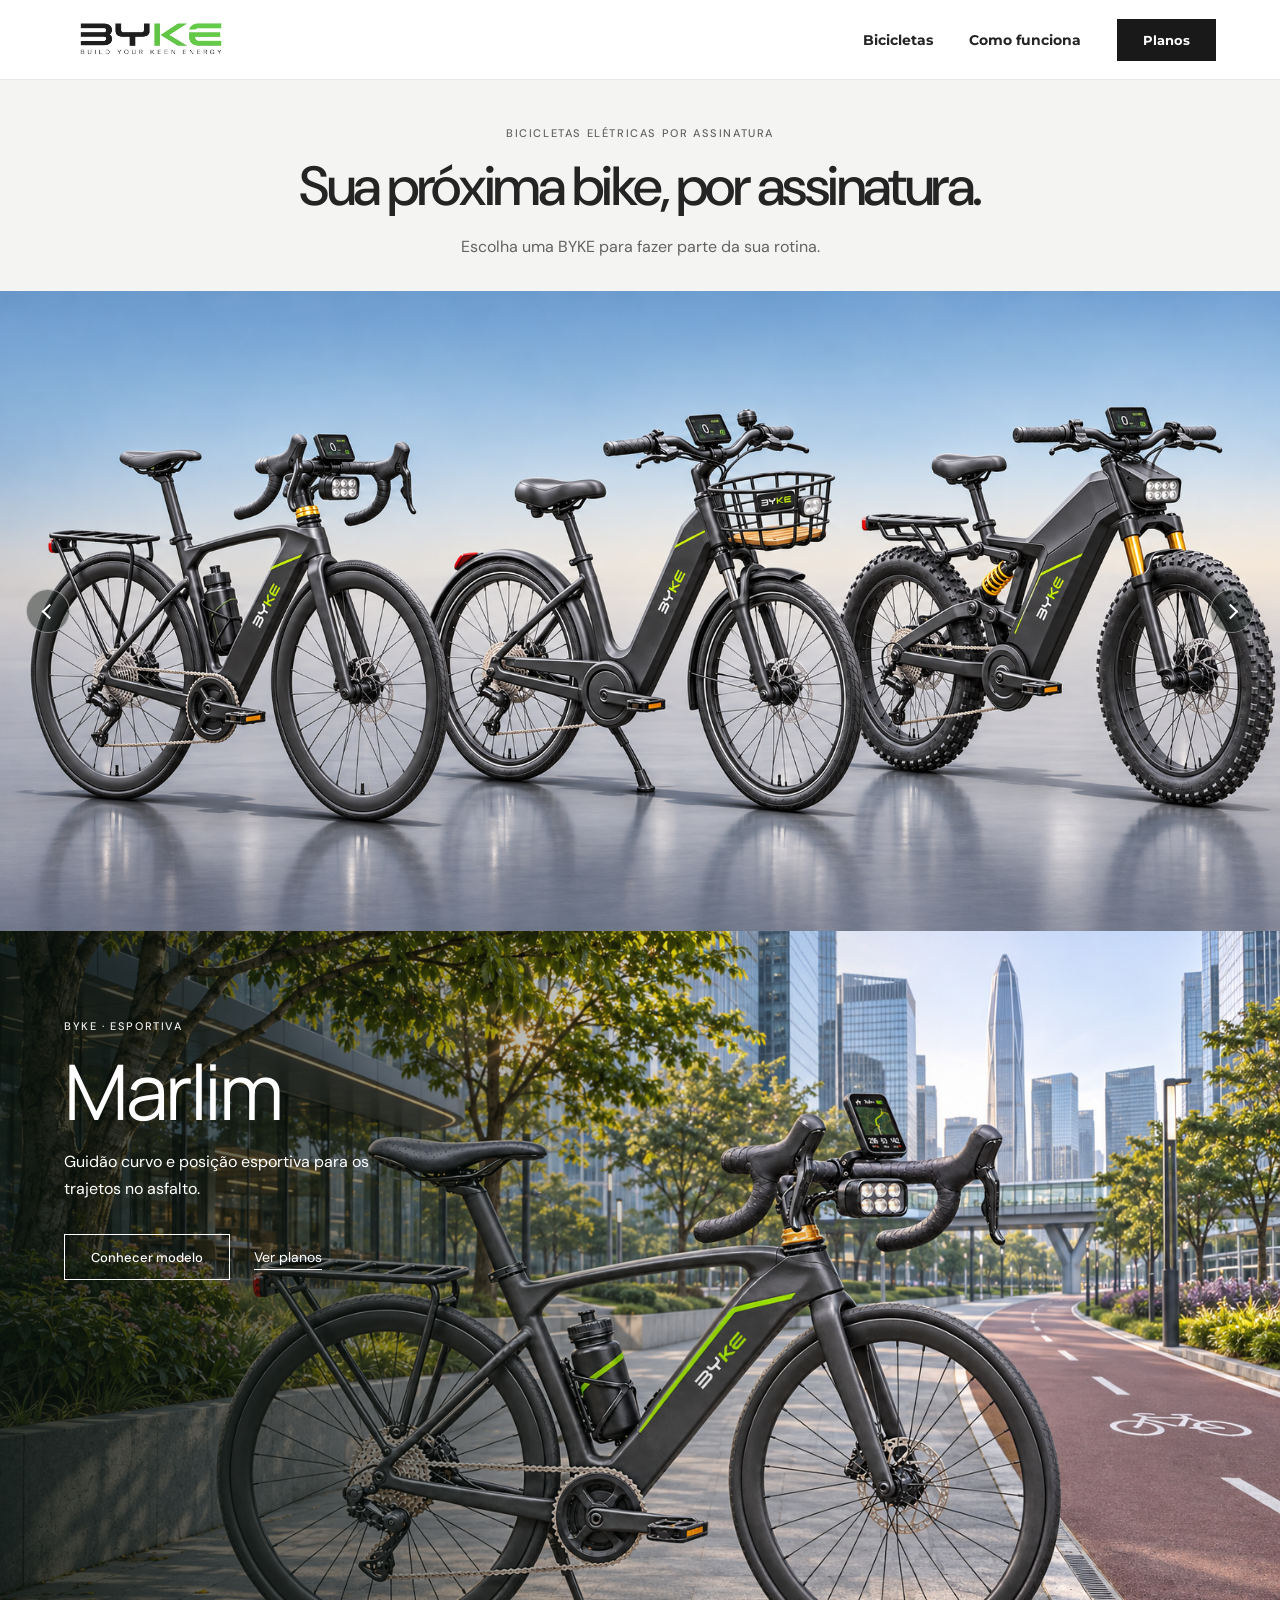
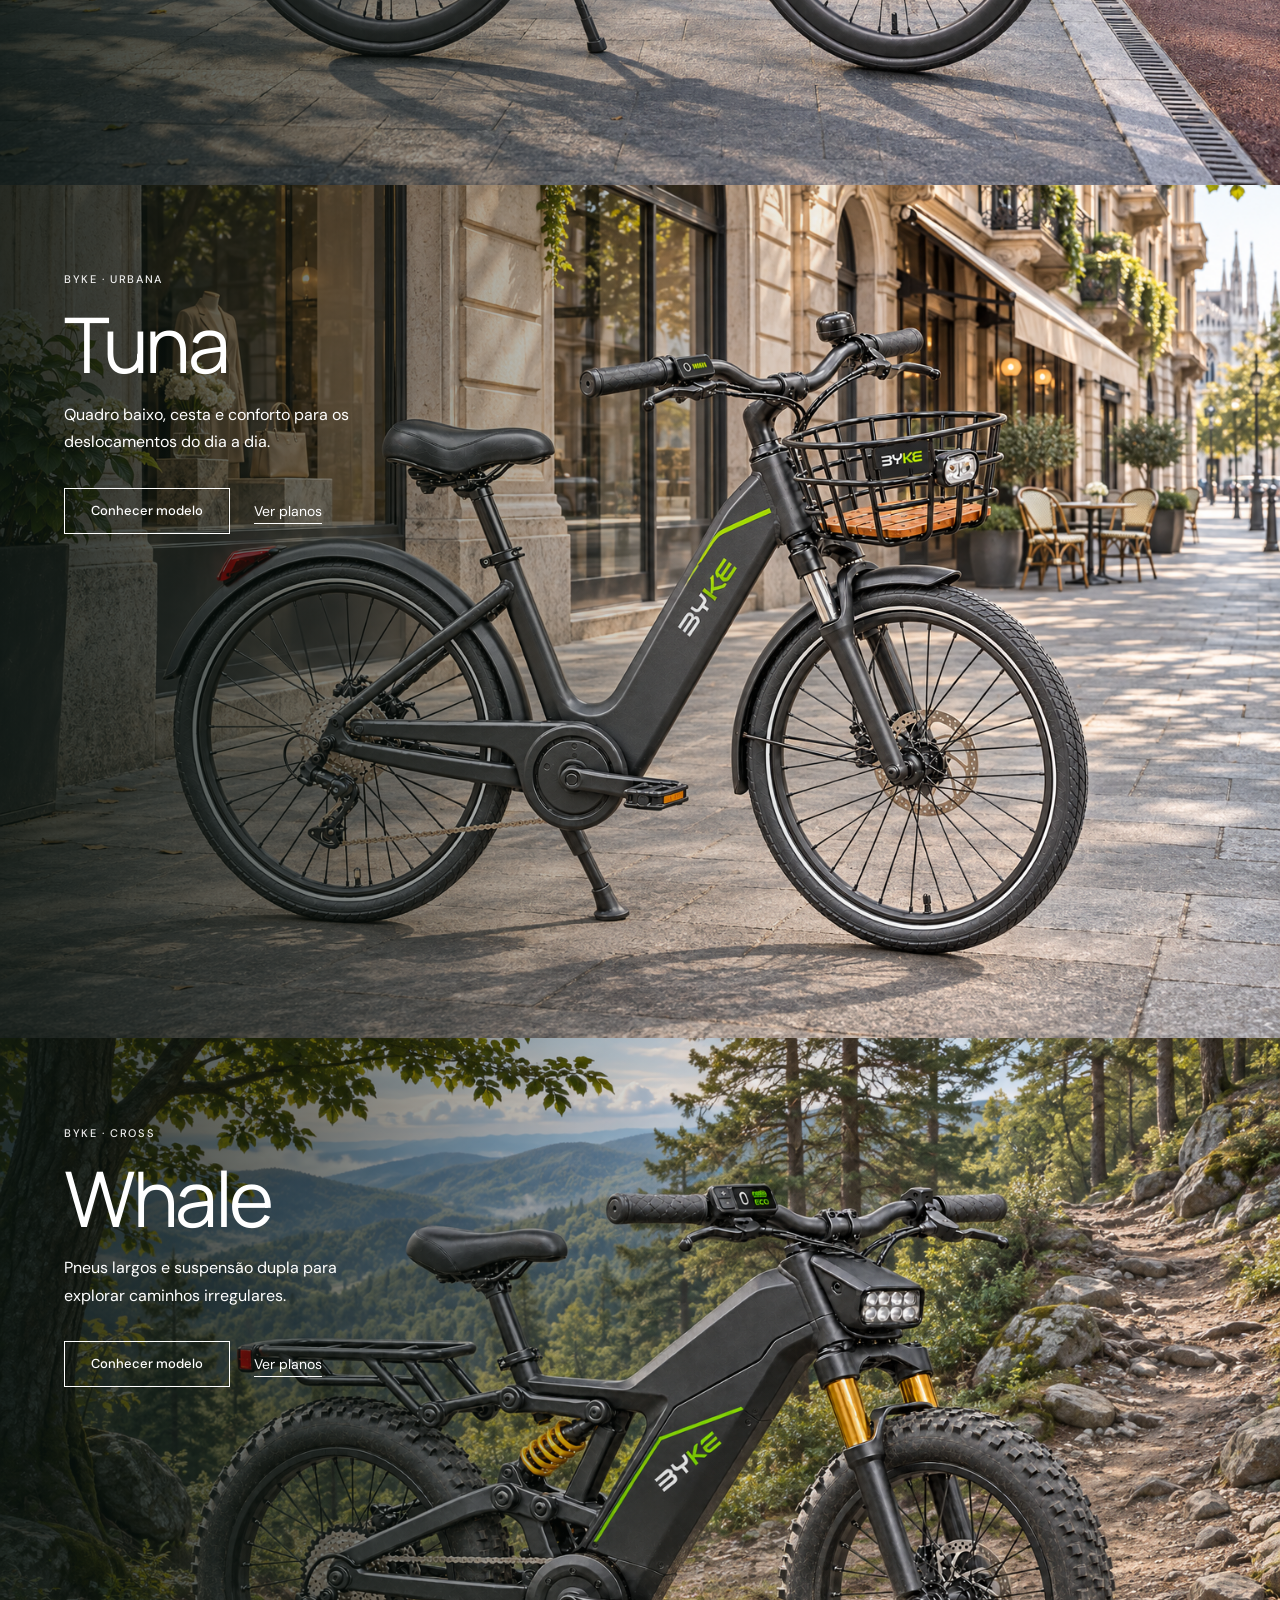
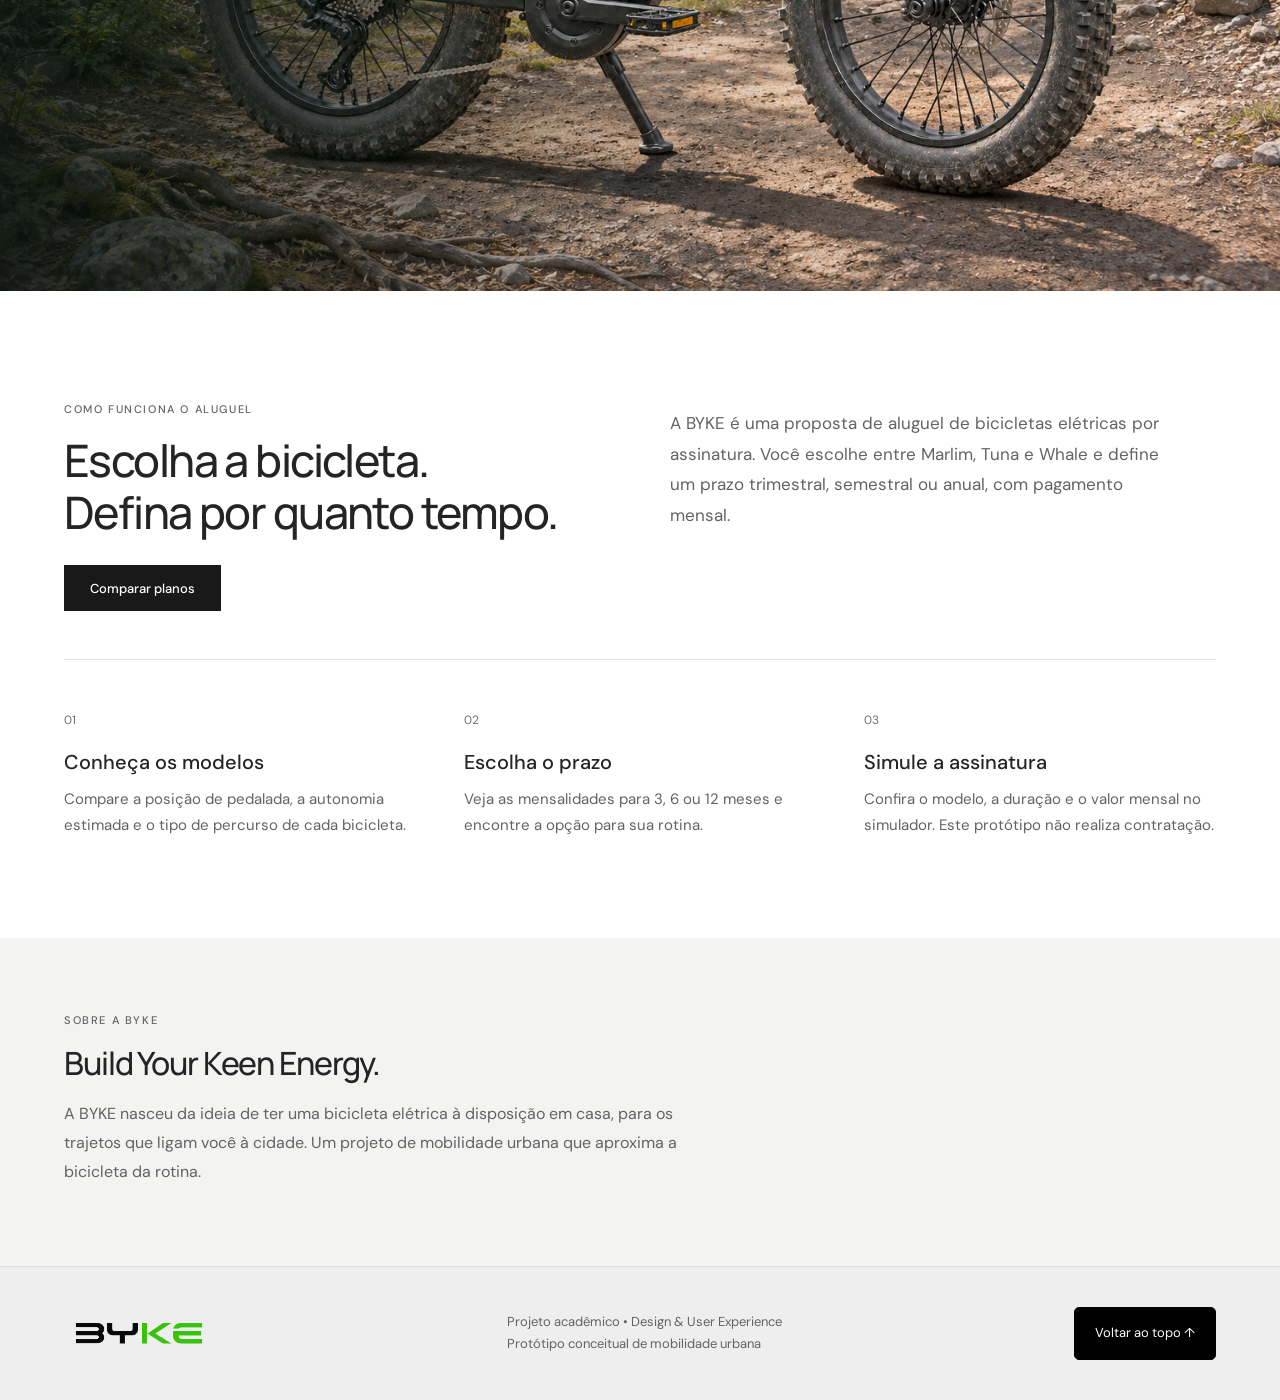
==== index.html @ c77cac91 "Estende o cenário do vídeo da mountain bike" ====
<!doctype html>
<html lang="pt-BR">
  <head>
    <meta charset="utf-8">
    <meta name="viewport" content="width=device-width,initial-scale=1">
    <meta name="theme-color" content="#121A16">
    <title>BYKE — Aluguel de bicicletas elétricas</title>
    <meta name="description" content="Conheça Marlim, Tuna e Whale. Aluguel de bicicletas elétricas por assinatura trimestral, semestral ou anual, com pagamento mensal.">
    <link rel="icon" type="image/png" href="assets/BYKE-logo-sem-fundo.png">
    <link rel="stylesheet" href="style.css">
    <link rel="stylesheet" href="home.css">
  </head>
  <body class="home-page">
    <a class="skip-link" href="#conteudo">Ir para o conteúdo</a>
    <header class="header">
      <a
        href="#inicio"
        class="logo"
        aria-label="BYKE - início"
      >
        <img src="assets/BYKE-logo.png" width="691" height="197"
          alt="BYKE — Build Your Keen Energy">
      </a>
      <button
        class="menu-toggle"
        aria-label="Abrir menu"
        aria-expanded="false"
        aria-controls="main-nav"
      >
        ☰
      </button>
      <nav id="main-nav" class="nav" aria-label="Navegação principal">
        <div class="nav-products">
          <a
            href="bicicletas.html"
            class="products-toggle"
            aria-expanded="false"
            aria-controls="products-panel"
          >
            Bicicletas
          </a>
        </div>
        <a href="index.html#como-funciona">Como funciona</a>
        <a class="btn btn-dark" href="planos.html">
          Planos
        </a>
      </nav>
    </header>
    <main id="conteudo">
      <section class="home-hero" id="inicio" aria-labelledby="hero-title">
        <div class="home-hero-copy">
          <p class="eyebrow">BICICLETAS ELÉTRICAS POR ASSINATURA</p>
          <h1 id="hero-title">Sua próxima bike, por assinatura.</h1>
          <p>Escolha uma BYKE para fazer parte da sua rotina.</p>
        </div>
        <div class="home-hero-media" id="hero-media" role="group" aria-label="Foto e vídeos das bicicletas BYKE">
          <img class="home-hero-image" src="assets/bicicletas/bykes-estudio.png"
            width="1774" height="887" fetchpriority="high"
            alt="Marlim, Tuna e Whale: os três modelos de bicicletas elétricas BYKE">
          <video class="home-hero-video" src="assets/bicicletas/byke-hero.mp4"
            width="1600" height="900" preload="metadata" muted playsinline
            aria-label="Vídeo da bicicleta speed BYKE" hidden></video>
          <video class="home-hero-video" src="assets/bicicletas/byke-mountain-bike.mp4"
            width="1728" height="864" preload="metadata" muted playsinline
            aria-label="Vídeo da mountain bike BYKE" hidden></video>
          <button class="home-hero-arrow home-hero-arrow--prev" type="button"
            aria-label="Mídia anterior" aria-controls="hero-media" hidden></button>
          <button class="home-hero-arrow home-hero-arrow--next" type="button"
            aria-label="Próxima mídia" aria-controls="hero-media" hidden></button>
        </div>
      </section>
      <section class="product-stage" id="marlim" aria-labelledby="marlim-title">
        <div class="product-stage-copy">
          <p class="eyebrow">BYKE · ESPORTIVA</p>
          <h2 id="marlim-title">Marlim</h2>
          <p>Guidão curvo e posição esportiva para os trajetos no asfalto.</p>
          <div class="actions">
            <a class="btn btn-outline" href="bicicletas.html#modelo-01">Conhecer modelo</a>
            <a class="text-btn" href="planos.html?modelo=marlim#opcoes">Ver planos</a>
          </div>
        </div>
        <img src="assets/cenarios/marlim-ciclovia.png" width="1536" height="1024" loading="lazy" alt="Bicicleta BYKE Marlim estacionada ao lado de uma ciclovia em uma cidade tecnológica inspirada em Shenzhen">
      </section>
      <section class="product-stage" id="tuna" aria-labelledby="tuna-title">
        <div class="product-stage-copy">
          <p class="eyebrow">BYKE · URBANA</p>
          <h2 id="tuna-title">Tuna</h2>
          <p>Quadro baixo, cesta e conforto para os deslocamentos do dia a dia.</p>
          <div class="actions">
            <a class="btn btn-outline" href="bicicletas.html#modelo-02">Conhecer modelo</a>
            <a class="text-btn" href="planos.html?modelo=tuna#opcoes">Ver planos</a>
          </div>
        </div>
        <img src="assets/cenarios/tuna-comercio.png" width="1536" height="1024" loading="lazy" alt="Bicicleta BYKE Tuna estacionada junto a lojas de uma área comercial inspirada em Milão">
      </section>
      <section class="product-stage motion-showcase" id="whale" aria-labelledby="whale-title">
        <div class="product-stage-copy">
          <p class="eyebrow">BYKE · CROSS</p>
          <h2 id="whale-title">Whale</h2>
          <p>Pneus largos e suspensão dupla para explorar caminhos irregulares.</p>
          <div class="actions">
            <a class="btn btn-outline" href="bicicletas.html#modelo-03">Conhecer modelo</a>
            <a class="text-btn" href="planos.html?modelo=whale#opcoes">Ver planos</a>
          </div>
        </div>
        <img src="assets/cenarios/wale-trilha.png" width="1536" height="1024" loading="lazy" alt="Bicicleta BYKE Whale estacionada em uma trilha de terra com pedras e terreno irregular">
        <video class="motion-video" playsinline muted preload="none" aria-hidden="true"></video>
        <button class="motion-toggle" type="button" hidden>Reproduzir vídeos</button>
      </section>
      <section class="rental-section" id="como-funciona" aria-labelledby="rental-title">
        <div class="rental-intro">
          <div>
            <p class="eyebrow">COMO FUNCIONA O ALUGUEL</p>
            <h2 id="rental-title">Escolha a bicicleta.<br>Defina por quanto tempo.</h2>
            <a class="btn btn-dark" href="planos.html#opcoes">Comparar planos</a>
          </div>
          <p>A BYKE é uma proposta de aluguel de bicicletas elétricas por assinatura.
            Você escolhe entre Marlim, Tuna e Whale e define um prazo trimestral,
            semestral ou anual, com pagamento mensal.</p>
        </div>
        <ol class="rental-steps">
          <li><h3>Conheça os modelos</h3><p>Compare a posição de pedalada, a autonomia estimada e o tipo de percurso de cada bicicleta.</p></li>
          <li><h3>Escolha o prazo</h3><p>Veja as mensalidades para 3, 6 ou 12 meses e encontre a opção para sua rotina.</p></li>
          <li><h3>Simule a assinatura</h3><p>Confira o modelo, a duração e o valor mensal no simulador. Este protótipo não realiza contratação.</p></li>
        </ol>
      </section>
      <section class="brand-section" id="por-que-byke">
        <div>
          <p class="eyebrow">SOBRE A BYKE</p>
          <h2>Build Your Keen Energy.</h2>
          <p>A BYKE nasceu da ideia de ter uma bicicleta elétrica à disposição em casa,
            para os trajetos que ligam você à cidade. Um projeto de mobilidade urbana
            que aproxima a bicicleta da rotina.</p>
        </div>
      </section>
    </main>
    <footer>
      <div class="footer-logo">
        <img src="assets/BYKE-logo-sem-fundo.png" width="2172" height="724"
          alt="BYKE — Build Your Keen Energy">
      </div>
      <div>
        Projeto acadêmico • Design
        &
        User Experience
        <br>
        <span>Protótipo conceitual de mobilidade urbana</span>
      </div>
      <a class="back-top" href="#inicio">Voltar ao topo ↑</a>
    </footer>
    <script src="navegacao.js"></script>
    <script src="catalogo.js"></script>
    <script src="menu-bicicletas.js"></script>
    <script src="script.js"></script>
  </body>
</html>
---- style.css ----
@import url('https://fonts.googleapis.com/css2?family=DM+Sans:wght@400;500;600;700&family=Manrope:wght@400;500;600;700;800&family=Montserrat:wght@700&display=swap');
:root{--dark:#121a16;--ink:#202724;--green:#58b947;--forest:#276b38;--bg:#f7f8f6;--pale:#f0f2f0;--line:#d5dbd7;--muted:#58625d;--mint:#eaf4e8;--white:#fdfdfc}*{box-sizing:border-box}html{scroll-behavior:smooth;scroll-padding-top:88px}body{margin:0;background:var(--bg);color:var(--ink);font-family:'DM Sans',Arial,sans-serif;-webkit-font-smoothing:antialiased}button,select{font:inherit}button{cursor:pointer}button:focus-visible,a:focus-visible,select:focus-visible{outline:3px solid var(--green);outline-offset:4px}a{color:inherit;text-decoration:none}.header{height:86px;position:sticky;top:0;z-index:20;display:flex;align-items:center;justify-content:space-between;padding:0 max(5vw,30px);background:rgba(253,253,252,.95);border-bottom:1px solid #e7eae7;backdrop-filter:blur(15px)}.nav{display:flex;align-items:center;gap:42px}.nav>a{font-size:14px;font-weight:600}.nav>a:hover,.text-btn:hover{color:var(--forest)}.btn{border:0;min-height:52px;padding:0 26px;border-radius:5px;font-size:13px;font-weight:700;display:inline-flex;align-items:center;justify-content:space-between;gap:30px;transition:transform .2s,background .2s}.btn:hover{transform:translateY(-3px)}.btn-dark{background:var(--dark);color:white}.btn-green{background:var(--green);color:#101910}.btn-green:hover{background:#6dce59}.btn-outline{border:1px solid var(--dark);color:var(--dark);background:transparent}.text-btn{border:0;background:transparent;padding:16px 0;text-decoration:underline;text-underline-offset:7px;font-weight:700;color:var(--dark);font-size:14px}.menu-toggle{display:none}.hero{display:grid;grid-template-columns:49% 51%;min-height:680px}.hero-copy{position:relative;padding:100px 4vw 96px max(5vw,30px);background:var(--pale)}.eyebrow{font-size:11px;letter-spacing:2.1px;font-weight:800;color:var(--forest)}.dot{display:inline-block;width:7px;height:7px;border-radius:50%;background:var(--green);margin-right:9px}.hero h1,h2{font-family:'Manrope',sans-serif;letter-spacing:-.064em;font-weight:700}.hero h1{font-size:clamp(48px,5.4vw,88px);line-height:1.09;margin:49px 0 27px}.hero em,h2 em{font-style:normal;color:var(--forest)}.hero p{max-width:445px;color:var(--muted);font-size:17px;line-height:1.8}.actions{display:flex;align-items:center;gap:30px;margin-top:42px}.hero-bottom{display:flex;justify-content:space-between;gap:15px;position:absolute;bottom:28px;left:max(5vw,30px);right:35px;font-size:10px;color:var(--muted);letter-spacing:1.4px;font-weight:700}.hero-visual{position:relative;overflow:hidden;display:flex;align-items:center;justify-content:center;background:linear-gradient(140deg,#dfe8df,#cbd7cf 70%,#bacbc0)}.hero-visual img{width:106%;position:relative;z-index:2;filter:drop-shadow(0 30px 20px #26342b30);animation:float 6s ease-in-out infinite}.visual-glow{position:absolute;width:68%;aspect-ratio:1;border-radius:50%;background:radial-gradient(circle,#f1f5ee 0,transparent 71%)}.hero-visual-caption{position:absolute;bottom:36px;left:44px;font-size:13px;letter-spacing:2px;font-weight:800}.hero-visual-caption small{display:block;letter-spacing:0;font-size:12px;font-weight:400;margin:9px 0 0 29px}.green-line{display:inline-block;height:3px;width:17px;background:var(--forest);vertical-align:middle;margin-right:10px}.ticker{background:#1b2b21;color:white;display:flex;align-items:center;justify-content:space-around;gap:25px;padding:21px 12px;font-size:11px;letter-spacing:3px;font-weight:800;overflow:hidden}.ticker i{color:var(--green);font-size:18px;font-style:normal}.section{padding:110px max(5vw,30px)}.section-top{display:flex;justify-content:space-between;align-items:center}.section-note{font-size:10px;letter-spacing:1.8px;font-weight:700;color:#849089}.section h2,.technology h2{font-size:clamp(40px,4.7vw,72px);line-height:1.19;margin:38px 0 20px}.about-grid{display:grid;grid-template-columns:1.4fr .6fr;gap:55px;align-items:center}.about-grid p,.section-intro{font-size:17px;color:var(--muted);line-height:1.8}.about-grid p{max-width:390px}.features{display:grid;grid-template-columns:repeat(3,1fr);margin-top:75px;border-top:1px solid var(--line)}.features article{padding:35px 45px 30px 0}.features article+article{border-left:1px solid var(--line);padding-left:45px}.features span{font-weight:800;color:var(--forest);font-size:12px}.features h3{font-family:Manrope;font-size:22px;margin:28px 0 10px}.features p{font-size:15px;color:var(--muted);line-height:1.7}.models{background:#ebefeb}.section-intro{max-width:740px;margin-bottom:50px}.model-grid,.plan-grid{display:grid;grid-template-columns:repeat(3,minmax(0,1fr));gap:18px}.model-card{background:var(--white);transition:transform .25s,box-shadow .25s}.model-card:hover{transform:translateY(-5px);box-shadow:0 18px 35px #26342a11}.model-visual{height:300px;background:linear-gradient(140deg,#d8e2da,#edf1e9);position:relative;display:grid;place-items:center;overflow:hidden}.model-visual img{width:105%;transition:transform .35s}.model-card:hover img{transform:scale(1.08)}.model-visual .bike-1{filter:hue-rotate(30deg) saturate(.65)}.model-visual .bike-2{filter:grayscale(.4)}.model-tag{position:absolute;z-index:1;top:25px;left:23px;background:#f5f8f0;padding:9px 12px;font-size:10px;letter-spacing:1px;font-weight:800}.model-index{position:absolute;bottom:18px;right:20px;font-size:11px;letter-spacing:1px;color:var(--muted)}.model-info{padding:26px;display:flex;align-items:center;justify-content:space-between;gap:12px}.model-info h3{font:700 23px Manrope;margin:0 0 8px}.model-info p{font-size:13px;color:var(--muted);line-height:1.5;margin:0}.circle-arrow{flex-shrink:0;width:45px;height:45px;border:1px solid var(--line);border-radius:50%;background:transparent;font-size:22px}.circle-arrow:hover{background:var(--green)}.model-price{padding:18px 26px;border-top:1px solid var(--line);font-size:12px;color:var(--muted)}.model-price strong{float:right;color:var(--forest);font-size:16px}.disclaimer{font-size:12px;color:#78847d;margin:27px 0 0}.technology{background:#132018;color:white;padding:115px max(5vw,30px) 105px}.technology .eyebrow{color:#78d46c}.technology .section-note{color:#9aaea0}.technology h2 em{color:#72cf66}.tech-content{display:grid;grid-template-columns:1.1fr .9fr;gap:35px;align-items:center}.tech-content p{max-width:600px;font-size:17px;color:#b4c2b8;line-height:1.8}.tech-wheel{border:28px solid #293a30;width:330px;height:330px;border-radius:50%;display:grid;place-items:center;justify-self:center;box-shadow:0 0 0 2px #4b7154,inset 0 0 0 3px #4b7154,0 0 80px #58b94719}.wheel-inner{height:190px;width:190px;border-radius:50%;display:flex;flex-direction:column;align-items:center;justify-content:center;background:radial-gradient(circle,#354d3c,#1a2a1e);box-shadow:0 0 0 1px #4f7655}.wheel-inner span{font:800 47px Manrope;letter-spacing:-4px}.wheel-inner small{letter-spacing:2px;font-size:9px;color:#89d579}.tech-features{display:grid;grid-template-columns:repeat(3,1fr);border-top:1px solid #3a493f;margin-top:70px}.tech-features article{padding:35px 22px 0 0}.tech-features b{color:var(--green);font-size:12px}.tech-features h3{font:700 20px Manrope;margin:23px 0 10px}.tech-features p{color:#aebeb2;line-height:1.7}.plans{background:var(--bg)}.plan-card{padding:38px 30px;border:1px solid var(--line);background:var(--white);display:flex;flex-direction:column;min-height:485px}.plan-card.featured{border:2px solid var(--green);box-shadow:0 20px 40px #1e4c2712}.plan-label{font-size:11px;letter-spacing:2px;font-weight:800;color:var(--forest)}.plan-card h3{font:700 28px Manrope;margin:26px 0 27px}.plan-price strong{font:800 38px Manrope;letter-spacing:-2px}.plan-price span{font-size:13px;color:var(--muted)}.plan-divider{height:1px;background:var(--line);margin:29px 0 21px}.plan-card p{font-weight:700;font-size:13px}.plan-card ul{list-style:none;padding:0;margin:4px 0 32px;flex:1}.plan-card li{font-size:13px;padding:10px 0;color:var(--muted)}.plan-card li:before{content:'✓';color:var(--forest);font-weight:800;margin-right:12px}.full{width:100%;justify-content:center}.final-cta{background:#dae8db;padding:100px 20px;text-align:center}.final-cta>span{font-size:11px;letter-spacing:2px;font-weight:800;color:var(--forest)}.final-cta h2{font-size:clamp(66px,9vw,130px);margin:15px 0 10px}.final-cta p{font-size:17px;color:var(--muted);margin:0 auto 30px;max-width:550px}footer{display:flex;justify-content:space-between;align-items:center;gap:30px;background:var(--dark);color:white;padding:53px max(5vw,30px);font-size:13px;line-height:1.7}footer span{color:#9caea1}.back-top{background: #000;;border:1px solid #000;border-radius:5px;padding:14px 20px;color:white}.modal{position:fixed;inset:0;z-index:40;opacity:0;pointer-events:none;transition:opacity .25s}.modal.show{opacity:1;pointer-events:auto}.modal-overlay{position:absolute;inset:0;background:#0c1710b5;backdrop-filter:blur(6px)}.modal-panel{position:absolute;right:0;top:0;bottom:0;width:min(100%,490px);overflow:auto;background:var(--white);padding:75px 43px 40px;transform:translateX(100%);transition:transform .32s}.modal.show .modal-panel{transform:translateX(0)}.modal-panel h2{font-size:42px;margin:22px 0}.modal-sub{font-size:15px;color:var(--muted);line-height:1.7;margin-bottom:45px}.close-modal{position:absolute;right:33px;top:24px;font-size:32px;border:0;background:transparent}.modal label{font-size:13px;font-weight:800;display:block;margin-bottom:11px}.modal select{width:100%;background:#f0f2f0;border:1px solid var(--line);padding:16px;font-weight:700;border-radius:5px}.summary{background:var(--pale);padding:20px 22px;margin:30px 0}.summary>div{display:flex;justify-content:space-between;gap:15px;padding:14px 0;border-bottom:1px solid var(--line);font-size:13px}.summary>div:last-child{border:0}.summary span{color:var(--muted)}.summary strong{text-align:right}.modal-note{text-align:center;font-size:11px;color:var(--muted);margin:20px}.locked{overflow:hidden}.toast{position:fixed;bottom:30px;left:50%;z-index:60;max-width:90vw;transform:translate(-50%,130px);background:var(--dark);color:white;padding:17px 25px;border-left:5px solid var(--green);font-size:13px;line-height:1.5;box-shadow:0 12px 45px #0003;transition:transform .3s}.toast.show{transform:translate(-50%,0)}@keyframes float{50%{transform:translateY(-12px)}}@media(max-width:1050px){.hero{min-height:600px}.hero-copy{padding-top:65px}.nav{gap:17px}.nav .btn{padding:0 15px}.hero h1{font-size:56px}.model-visual{height:230px}.about-grid{grid-template-columns:1fr 1fr}}@media(max-width:760px){.header{height:72px;padding:0 23px}.menu-toggle{display:block;background:none;border:0;font-size:26px}.nav{position:absolute;top:72px;left:0;right:0;display:none;background:var(--white);padding:25px;box-shadow:0 20px 28px #0002;flex-direction:column;align-items:stretch;gap:25px}.nav.open{display:flex}.hero{grid-template-columns:1fr}.hero-copy{padding:65px 24px 95px}.hero h1{font-size:clamp(42px,10vw,67px);margin:35px 0 20px}.hero p{font-size:16px}.hero-visual{min-height:330px}.hero-visual img{width:105%}.hero-visual-caption{bottom:20px;left:25px;font-size:11px}.hero-bottom{left:24px;right:24px;font-size:9px}.actions{gap:12px;flex-wrap:wrap}.btn{padding:0 18px;gap:10px}.ticker{gap:20px;justify-content:flex-start;white-space:nowrap}.ticker span:nth-of-type(n+4){display:none}.section,.technology{padding:75px 24px}.section-note{display:none}.section h2,.technology h2{font-size:clamp(38px,9vw,57px)}.about-grid,.model-grid,.plan-grid,.tech-content,.tech-features,.features{grid-template-columns:1fr}.features article+article{border-left:0;border-top:1px solid var(--line);padding-left:0}.features article{padding:25px 0}.features{margin-top:35px}.model-visual{height:255px}.tech-wheel{width:250px;height:250px;border-width:20px;margin:30px auto}.wheel-inner{width:155px;height:155px}.tech-features article{border-bottom:1px solid #3a493f;padding-bottom:18px}.final-cta{padding:75px 25px}footer{padding:40px 25px;align-items:flex-start;flex-direction:column}.modal-panel{padding:75px 25px 30px}.modal-panel h2{font-size:36px}}@media(prefers-reduced-motion:reduce){*,*:before,*:after{scroll-behavior:auto!important;animation:none!important;transition:none!important}}

/* Painel de bicicletas no cabeçalho. */
.nav {
  align-self: stretch;
}
.nav-products {
  align-self: stretch;
  display: flex;
  align-items: center;
}
.products-toggle {
  display: inline-flex;
  align-items: center;
  gap: 10px;
  min-height: 52px;
  padding: 0;
  border: 0;
  background: transparent;
  color: var(--ink);
  font-size: 14px;
  font-weight: 600;
}
.products-toggle:hover,
.products-toggle[aria-expanded="true"] {
  color: var(--forest);
}
/* Tipografia do menu inspirada na referência visual fornecida. */
.nav > a,
.products-toggle {
  font-family: 'Montserrat', Arial, sans-serif;
  font-size: 18px;
  font-weight: 700;
  letter-spacing: 0;
}
.products-panel {
  position: absolute;
  top: 100%;
  left: 0;
  right: 0;
  display: grid;
  grid-template-columns: minmax(180px, 1fr) minmax(0, 3fr);
  gap: 40px;
  max-height: calc(100dvh - 86px);
  overflow-y: auto;
  padding: 42px max(5vw, 30px);
  border-top: 1px solid var(--line);
  background: var(--white);
  box-shadow: 0 20px 30px #121a161a;
  transform-origin: top;
}
.products-panel[hidden] {
  display: none;
}
.products-intro h2 {
  margin: 18px 0 24px;
  font-size: 30px;
  line-height: 1.2;
}
.products-intro a {
  font-size: 13px;
  text-decoration: underline;
  text-underline-offset: 5px;
}
.products-grid {
  display: grid;
  grid-template-columns: repeat(3, minmax(0, 1fr));
  gap: 24px;
}
.nav-product {
  min-width: 0;
  text-align: center;
}
.nav-product-tag {
  color: var(--forest);
  font-size: 10px;
  font-weight: 700;
  letter-spacing: 1.5px;
}
.nav-product h3 {
  margin: 10px 0 12px;
  font: 700 21px 'Manrope', sans-serif;
}
.nav-product-image {
  display: block;
  width: 100%;
  padding: 8px 0;
  border: 0;
  border-radius: 6px;
  background: var(--pale);
}
.nav-product-image img {
  display: block;
  width: 100%;
  height: 140px;
  object-fit: contain;
  transition: transform .2s;
}
.nav-product-image:hover img {
  transform: scale(1.05);
}
.nav-product p {
  margin: 16px 0 0;
  color: var(--forest);
  font-weight: 700;
}
.nav-product p span {
  color: var(--muted);
  font-size: 12px;
  font-weight: 400;
}
.nav-product .text-btn {
  display: inline-block;
  font-size: 13px;
}
.plan-controls {
  margin: -16px 0 32px;
}
.plan-visual {
  display: grid;
  place-items: center;
  height: 210px;
  margin: -38px -30px 28px;
  overflow: hidden;
  background: linear-gradient(140deg, #d8e2da, #edf1e9);
}
.plan-visual img {
  width: 100%;
  height: 100%;
  object-fit: contain;
  transition: transform .35s;
}
.plan-card:hover .plan-visual img {
  transform: scale(1.05);
}
.plan-visual .bike-1 {
  filter: hue-rotate(30deg) saturate(.65);
}
.plan-visual .bike-2 {
  filter: grayscale(.4);
}
.plan-card h3 {
  margin-bottom: 12px;
}
.plan-card .plan-description {
  min-height: 63px;
  margin: 0 0 24px;
  color: var(--muted);
  font-size: 13px;
  font-weight: 400;
  line-height: 1.6;
}
.plan-card .plan-tagline {
  margin: 0 0 14px;
  color: var(--forest);
  line-height: 1.6;
}
.plan-toggle {
  display: inline-flex;
  gap: 6px;
  max-width: 100%;
  padding: 6px;
  border: 1px solid var(--line);
  border-radius: 12px;
  background: var(--pale);
}
.plan-toggle button {
  min-width: 150px;
  padding: 14px 22px;
  border: 0;
  border-radius: 8px;
  background: transparent;
  color: var(--muted);
  font-weight: 700;
  transition: background .25s, color .25s, box-shadow .25s;
}
.plan-toggle button[aria-pressed="true"] {
  background: var(--dark);
  color: white;
  box-shadow: 0 3px 10px #121a161a;
}
.plan-toggle small {
  display: block;
  margin-top: 5px;
  font-size: 11px;
  font-weight: 400;
}
#plan-selection-note {
  margin: 16px 0 0;
  color: var(--muted);
  font-size: 13px;
  line-height: 1.6;
}
.plan-card .plan-saving {
  min-height: 40px;
  margin: 14px 0 0;
  color: var(--forest);
  font-size: 12px;
  line-height: 1.6;
}
.modal .term-label {
  margin-top: 22px;
}
@media (max-width: 760px) {
  .plan-toggle {
    display: flex;
  }
  .plan-toggle button {
    flex: 1;
    min-width: 0;
    padding: 14px 10px;
  }
  .nav.open {
    max-height: calc(100dvh - 72px);
    overflow-y: auto;
  }
  .nav-products {
    display: block;
  }
  .products-toggle {
    width: 100%;
    justify-content: space-between;
    min-height: 32px;
  }
  .products-panel {
    position: static;
    grid-template-columns: minmax(0, 1fr);
    gap: 26px;
    max-height: none;
    margin-top: 20px;
    padding: 24px 0 0;
    box-shadow: none;
  }
  .products-intro h2 {
    font-size: 26px;
  }
  .products-grid {
    grid-template-columns: minmax(0, 1fr);
    gap: 28px;
  }
  .nav-product-image img {
    height: 150px;
  }
}

/* Logo oficial, com as proporções e cores do PNG original. */
.logo,
.footer-logo {
  display: block;
  flex-shrink: 0;
  width: 210px;
  max-width: 100%;
  line-height: 0;
  background: #fff;
  border-radius: 4px;
  overflow: hidden;
}
.logo img,
.footer-logo img {
  display: block;
  width: 100%;
  height: auto;
}
@media (max-width: 760px) {
  .logo {
    width: 160px;
  }
}

/* Direção visual: vitrine de produto, tipografia sóbria e superfícies neutras. */
:root { --dark: #191919; --ink: #242424; --forest: #335a2c; --bg: #fff; --pale: #f4f4f2; --line: #dededb; --muted: #636363; --mint: #f1f2ef; --white: #fff; }
body { font-family: 'DM Sans', Arial, sans-serif; }
.header { height: 80px; background: #fff; backdrop-filter: none; padding-inline: 5%; }
.logo { width: 174px; border-radius: 0; }
.nav { align-items: center; gap: 36px; }
.nav > a, .products-toggle { font-size: 14px; }
.nav > .btn { font-size: 13px; min-height: 42px; }
.btn { border-radius: 0; min-height: 46px; justify-content: center; font-weight: 500; transition: background .2s, color .2s; }
.btn:hover { transform: none; }
.btn-dark:hover { background: #393939; color: #fff; }
.btn-green { background: var(--dark); color: #fff; }
.btn-green:hover { background: #393939; }
h2 { font-weight: 500; letter-spacing: -.035em; }
h2 em { color: inherit; }
.eyebrow { color: #636363; font-weight: 500; font-size: 11px; letter-spacing: 1.6px; }
.text-btn { font-weight: 500; }
.products-panel { box-shadow: 0 18px 24px #0000000c; max-height: calc(100dvh - 80px); }
.nav-product-image { border-radius: 0; background: transparent; overflow: hidden; }
.nav-product-image img { object-fit: contain; }
.nav-product-tag { color: var(--muted); }
footer { padding: 40px 5%; background: #eee; color: #333; border-top: 1px solid var(--line); }
footer span, footer div { color: #636363; }
.footer-logo { width: 150px; border-radius: 0; background: transparent; }
.skip-link { position: fixed; top: 12px; left: 12px; z-index: 50; padding: 12px 20px; background: var(--dark); color: #fff; transform: translateY(-180%); }
.skip-link:focus { transform: translateY(0); }
@media (max-width: 760px) {
  html { scroll-padding-top: 72px; }
  .header { height: 72px; }
  .logo { width: 145px; }
  .menu-toggle { display: block; padding: 8px; font-size: 24px; border: 0; background: transparent; color: var(--ink); }
  .nav { display: none; position: absolute; top: 100%; left: 0; right: 0; padding: 24px 5%; background: #fff; flex-direction: column; align-items: stretch; gap: 20px; box-shadow: 0 12px 20px #0000000c; }
  .nav.open { display: flex; }
  .nav-products { align-self: auto; }
  .products-toggle { min-height: 40px; }
  .products-panel { display: none; }
  footer { flex-direction: column; align-items: flex-start; gap: 24px; }
}
@media (prefers-reduced-motion: reduce) { html { scroll-behavior: auto; } }
---- home.css ----
.home-page { background: #fff; }
.home-hero { position: relative; background: #f4f4f2; }
.home-hero-copy { padding: 46px 24px 32px; text-align: center; }
.home-hero-copy .eyebrow { margin: 0 0 16px; }
.home-hero h1 { margin: 0; font-size: clamp(34px, 4.3vw, 66px); font-weight: 500; line-height: 1.12; letter-spacing: -.045em; }
.home-hero-copy > p:last-child { margin: 16px auto 0; color: var(--muted); font-size: 16px; line-height: 1.6; }
.home-hero-image { display: block; width: 100%; height: auto; object-fit: contain; }
.home-hero-media { position: relative; overflow: hidden; }
.home-hero-video { position: absolute; inset: 0; width: 100%; height: 100%; object-fit: cover; }
.home-hero-arrow {
  position: absolute;
  top: 50%;
  transform: translateY(-50%);
  width: 44px;
  height: 44px;
  border: 1px solid #ffffff70;
  border-radius: 50%;
  background: #121a1670;
  color: #fff;
}
.home-hero-arrow:hover { background: #121a16d9; }
.home-hero-arrow::before {
  content: '';
  position: absolute;
  inset: 0;
  margin: auto;
  width: 9px;
  height: 9px;
  border-top: 2px solid currentColor;
  border-right: 2px solid currentColor;
}
.home-hero-arrow--prev { left: clamp(8px, 2vw, 32px); }
.home-hero-arrow--prev::before { transform: translateX(2px) rotate(-135deg); }
.home-hero-arrow--next { right: clamp(8px, 2vw, 32px); }
.home-hero-arrow--next::before { transform: translateX(-2px) rotate(45deg); }
.collection-nav { display: flex; align-items: center; justify-content: center; gap: 48px; padding: 24px; font-size: 14px; border-bottom: 1px solid var(--line); }
.collection-nav a:hover { text-decoration: underline; text-underline-offset: 7px; }
/* Paisagens de ponta a ponta, com texto sobre a própria imagem. */
.product-stage { position: relative; display: flex; align-items: flex-start; min-height: 680px; aspect-ratio: 3 / 2; overflow: hidden; isolation: isolate; background: #273329; color: #fff; }
.product-stage > img { position: absolute; z-index: -2; inset: 0; width: 100%; height: 100%; display: block; object-fit: cover; }
.product-stage::before { content: ''; position: absolute; z-index: -1; inset: 0; background: linear-gradient(90deg, rgba(8,18,14,.85), rgba(8,18,14,.55) 24%, rgba(8,18,14,.12) 52%, transparent 74%); pointer-events: none; }
.product-stage--reverse { justify-content: flex-end; }
.product-stage--reverse::before { background: linear-gradient(270deg, rgba(22,17,12,.85), rgba(22,17,12,.55) 24%, rgba(22,17,12,.12) 52%, transparent 74%); }
.product-stage-copy { position: relative; z-index: 2; width: min(440px, 38%); padding: clamp(40px, 6vw, 96px) 0; margin-inline: 5%; }
.product-stage .eyebrow { color: #eee; }
.product-stage h2 { margin: 20px 0 18px; font-size: clamp(48px, 6vw, 86px); font-weight: 400; letter-spacing: -.045em; line-height: 1; }
.product-stage-copy > p:not(.eyebrow) { max-width: 310px; color: #fff; line-height: 1.7; font-size: 16px; }
.product-stage .actions { flex-wrap: wrap; gap: 24px; margin-top: 30px; }
.product-stage .text-btn { color: #fff; font-weight: 400; }
.product-stage .btn { border-color: #fff; background: transparent; color: #fff; }
.product-stage .btn:hover { background: #fff; color: #191919; }
.motion-video { position: absolute; z-index: -2; width: 100%; inset: 0; height: 100%; object-fit: cover; opacity: 0; pointer-events: none; }
.motion-video.is-visible { opacity: 1; }
.motion-toggle { position: absolute; right: 5%; bottom: 24px; z-index: 3; padding: 10px 16px; background: #111; color: white; border: 1px solid #888; }
.rental-section { padding: 100px 5%; }
.rental-intro { display: grid; grid-template-columns: 1fr 1fr; gap: 60px; align-items: start; }
.rental-intro h2, .brand-section h2 { margin: 18px 0 28px; font-size: clamp(32px, 3.5vw, 50px); font-weight: 500; line-height: 1.15; letter-spacing: -.035em; }
.rental-intro > p { max-width: 500px; color: var(--muted); font-size: 17px; line-height: 1.8; }
.rental-steps { display: grid; grid-template-columns: repeat(3, 1fr); gap: 48px; padding: 48px 0 0; margin: 48px 0 0; border-top: 1px solid var(--line); list-style: none; counter-reset: rental; }
.rental-steps li { counter-increment: rental; }
.rental-steps li::before { content: '0' counter(rental); color: #717171; font-size: 12px; }
.rental-steps h3 { margin: 20px 0 12px; font-size: 20px; font-weight: 500; }
.rental-steps p { margin: 0; color: var(--muted); font-size: 15px; line-height: 1.7; }
.brand-section { padding: 64px 5%; background: #f3f3f1; }
.brand-section > div { max-width: 640px; }
.brand-section h2 { font-size: 32px; margin-bottom: 18px; }
.brand-section p:not(.eyebrow) { color: var(--muted); line-height: 1.8; }
@media (max-width: 760px) {
  .home-hero-copy { padding: 38px 20px 26px; }
  .home-hero-copy > p:last-child { max-width: 300px; font-size: 14px; }
  .home-hero-image { max-height: none; object-fit: contain; }
  .collection-nav { gap: 34px; padding: 22px; }
  .product-stage { min-height: 720px; aspect-ratio: auto; align-items: flex-start; }
  .product-stage > img { object-position: center bottom; }
  .product-stage::before, .product-stage--reverse::before { background: linear-gradient(180deg, rgba(8,18,14,.88), rgba(8,18,14,.65) 32%, rgba(8,18,14,.06) 70%); }
  .product-stage-copy { width: 90%; margin-inline: 5%; padding: 38px 0; }
  .product-stage h2 { font-size: 56px; }
  .product-stage-copy > p:not(.eyebrow) { max-width: 300px; font-size: 14px; }
  .product-stage .actions { margin-top: 24px; }
  .rental-section { padding: 60px 5%; }
  .rental-intro { grid-template-columns: 1fr; gap: 8px; }
  .rental-intro > p { margin-top: 0; font-size: 16px; }
  .rental-steps { grid-template-columns: 1fr; gap: 32px; margin-top: 32px; padding-top: 32px; }
  .brand-section { padding: 48px 5%; }
}
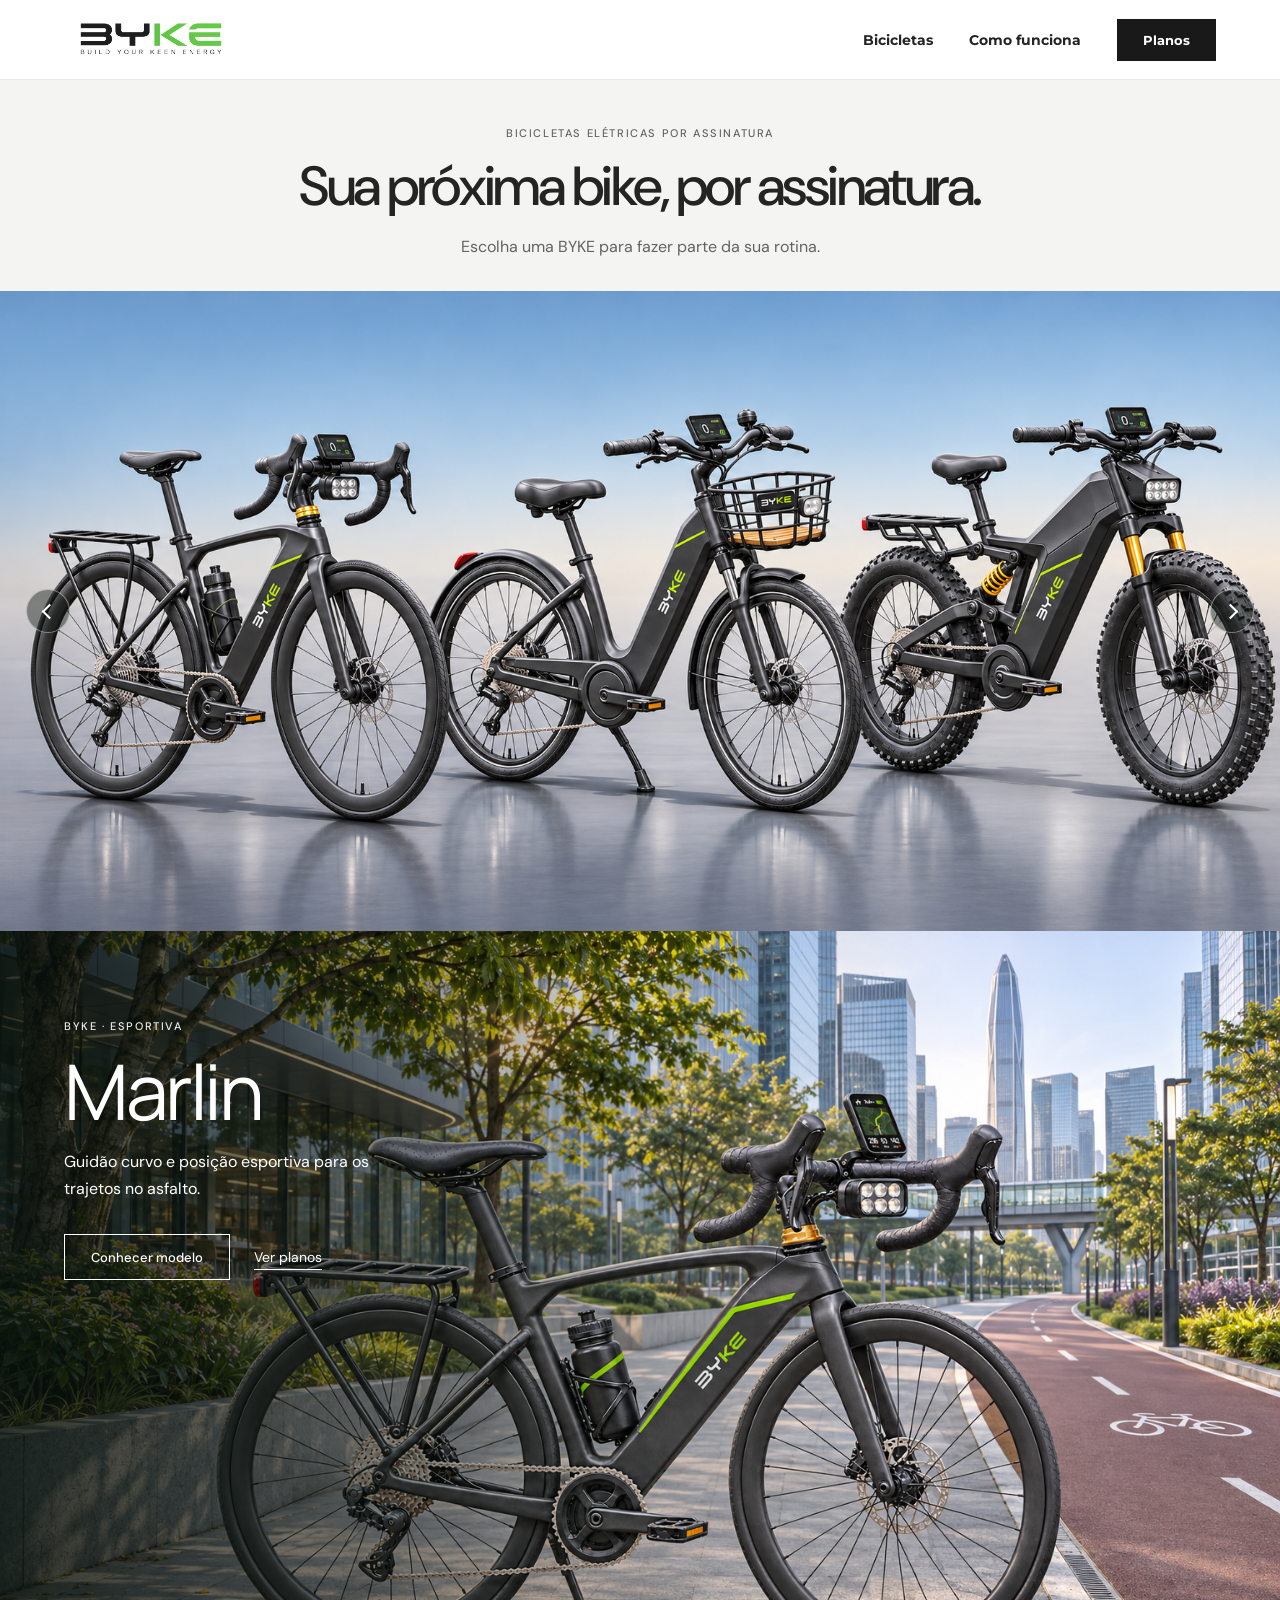
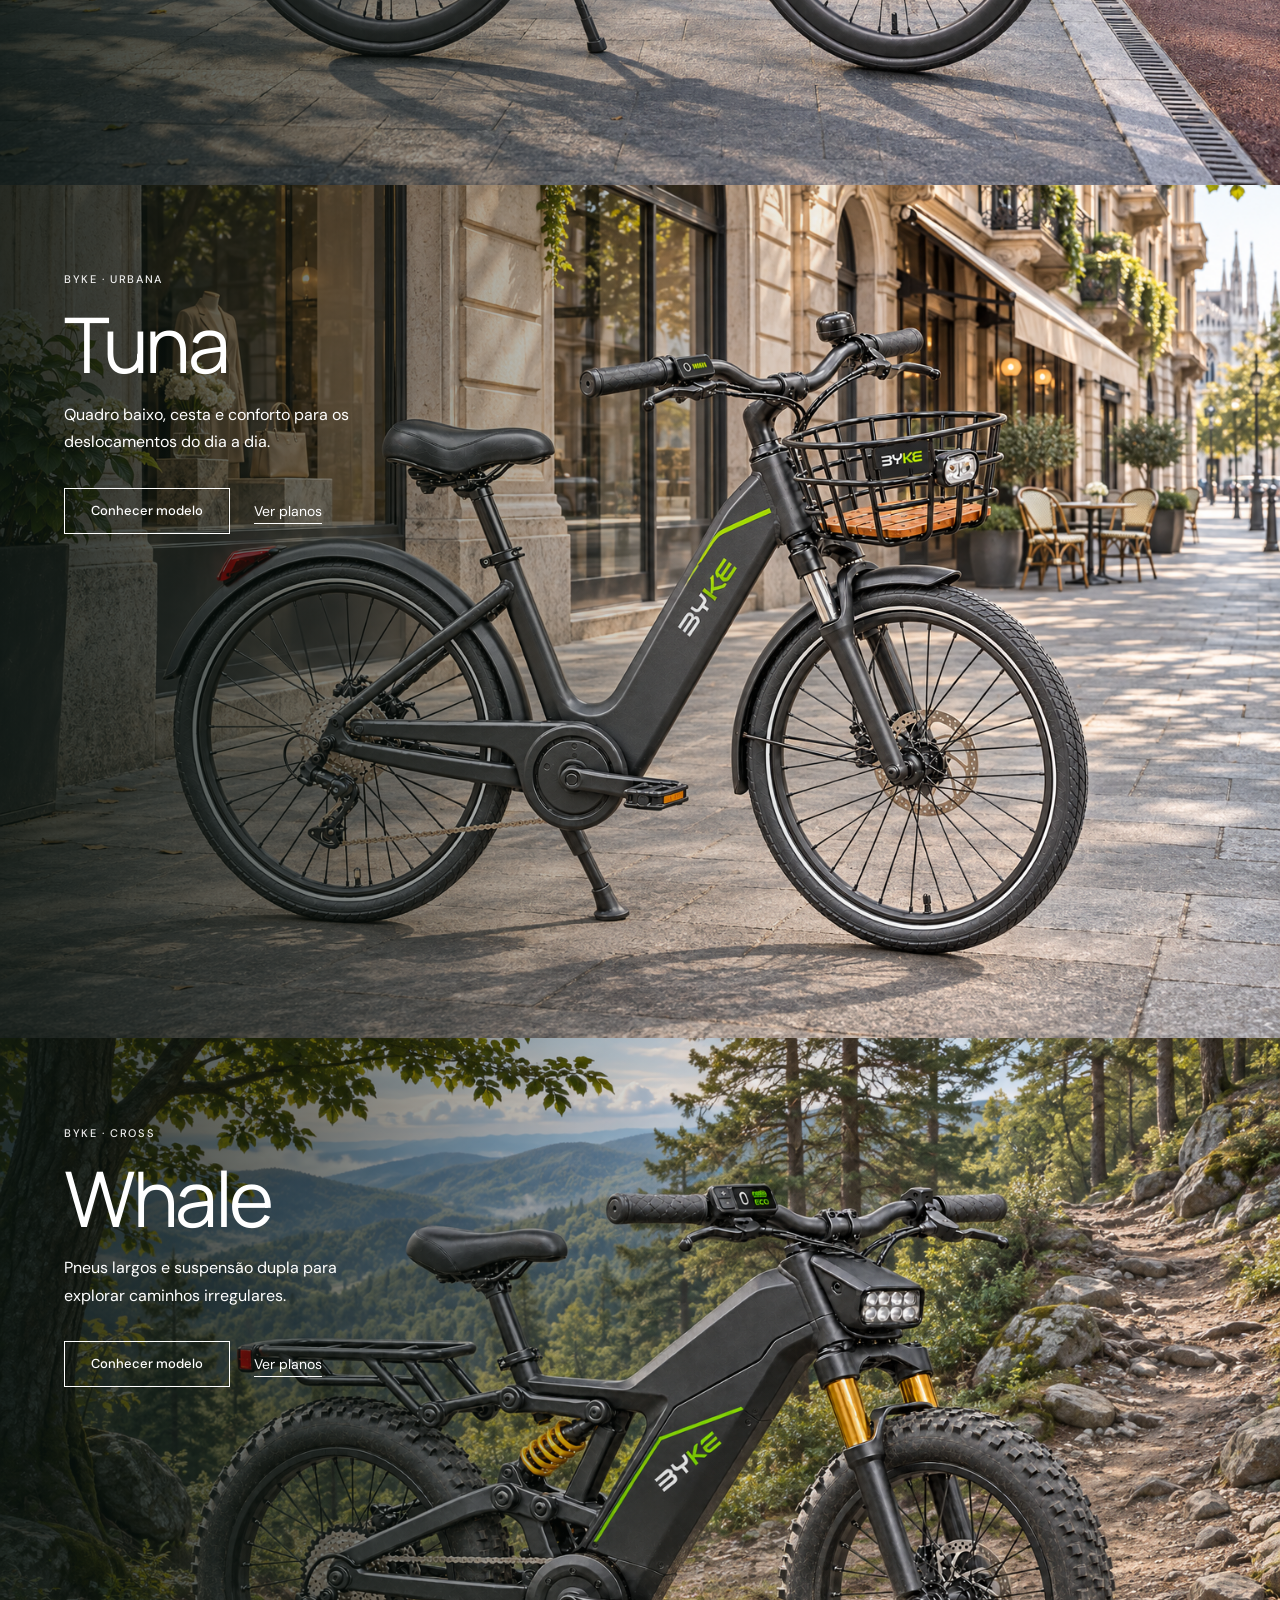
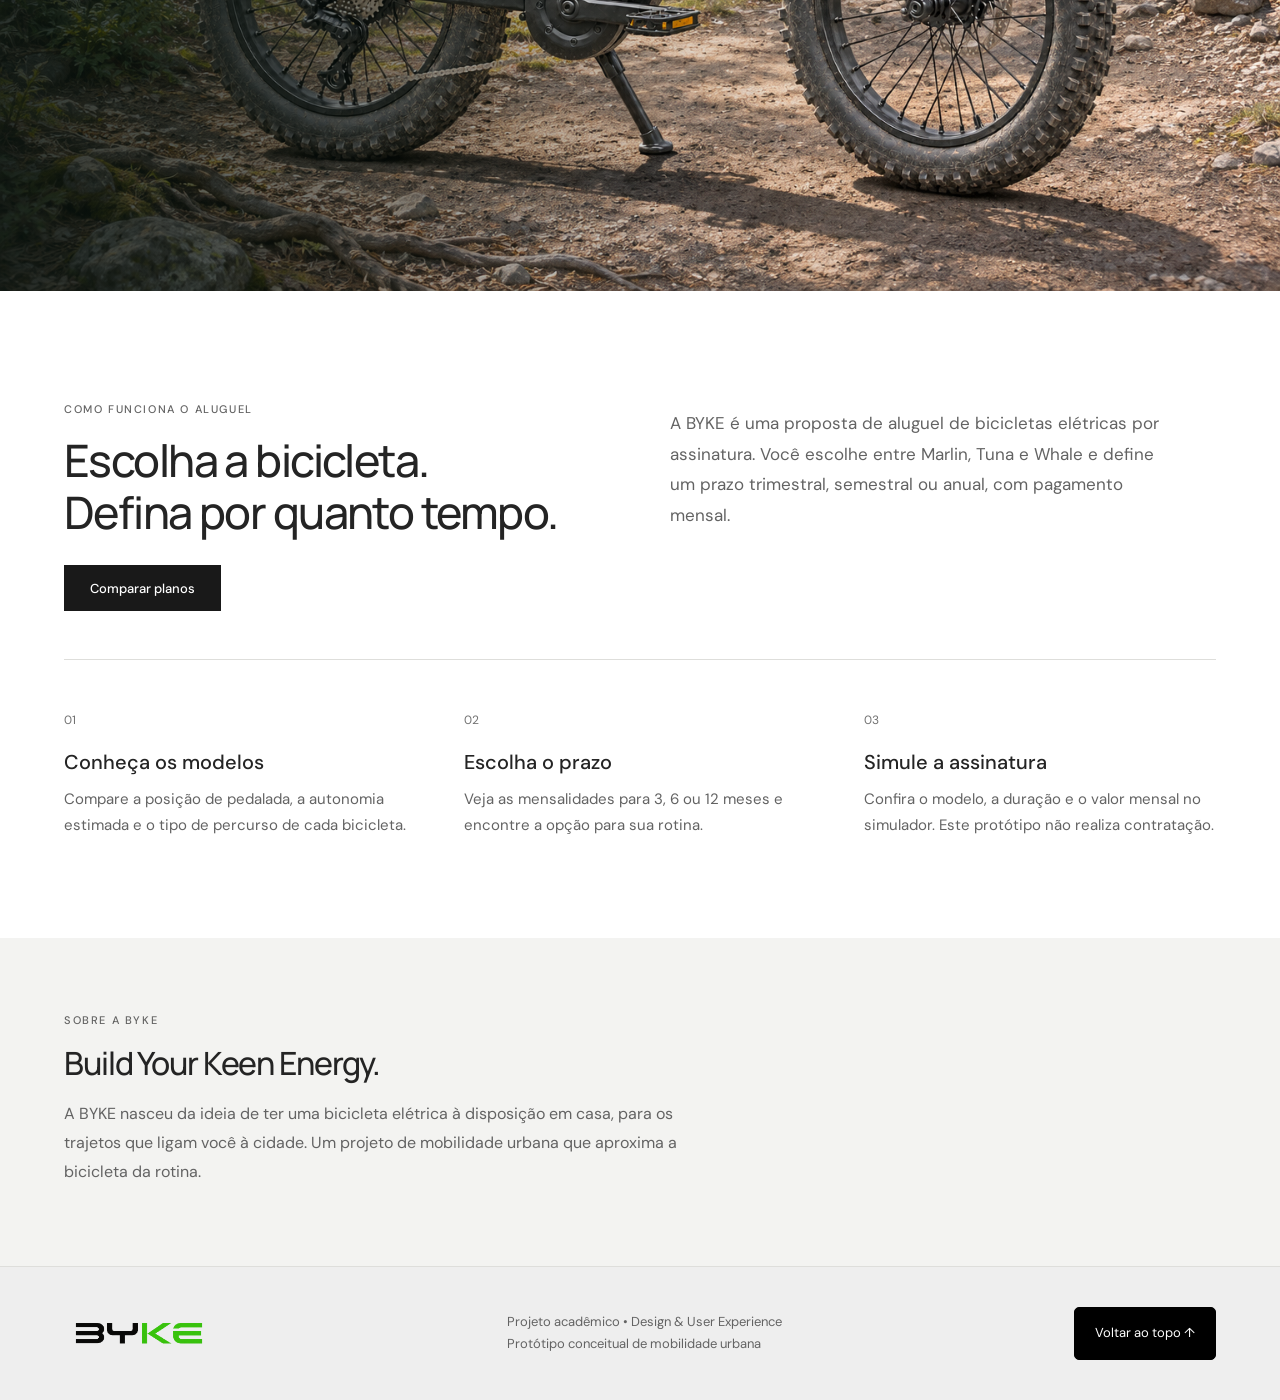
==== commit edaa5dfc: "Corrige nome do modelo de Marlim para Marlin" ====
--- a/index.html
+++ b/index.html
@@ -5,7 +5,7 @@
     <meta name="viewport" content="width=device-width,initial-scale=1">
     <meta name="theme-color" content="#121A16">
     <title>BYKE — Aluguel de bicicletas elétricas</title>
-    <meta name="description" content="Conheça Marlim, Tuna e Whale. Aluguel de bicicletas elétricas por assinatura trimestral, semestral ou anual, com pagamento mensal.">
+    <meta name="description" content="Conheça Marlin, Tuna e Whale. Aluguel de bicicletas elétricas por assinatura trimestral, semestral ou anual, com pagamento mensal.">
     <link rel="icon" type="image/png" href="assets/BYKE-logo-sem-fundo.png">
     <link rel="stylesheet" href="style.css">
     <link rel="stylesheet" href="home.css">
@@ -56,12 +56,12 @@
         <div class="home-hero-media" id="hero-media" role="group" aria-label="Foto e vídeos das bicicletas BYKE">
           <img class="home-hero-image" src="assets/bicicletas/bykes-estudio.png"
             width="1774" height="887" fetchpriority="high"
-            alt="Marlim, Tuna e Whale: os três modelos de bicicletas elétricas BYKE">
+            alt="Marlin, Tuna e Whale: os três modelos de bicicletas elétricas BYKE">
           <video class="home-hero-video" src="assets/bicicletas/byke-hero.mp4"
             width="1600" height="900" preload="metadata" muted playsinline
             aria-label="Vídeo da bicicleta speed BYKE" hidden></video>
           <video class="home-hero-video" src="assets/bicicletas/byke-mountain-bike.mp4"
-            width="1728" height="864" preload="metadata" muted playsinline
+            width="1920" height="960" preload="metadata" muted playsinline
             aria-label="Vídeo da mountain bike BYKE" hidden></video>
           <button class="home-hero-arrow home-hero-arrow--prev" type="button"
             aria-label="Mídia anterior" aria-controls="hero-media" hidden></button>
@@ -69,17 +69,17 @@
             aria-label="Próxima mídia" aria-controls="hero-media" hidden></button>
         </div>
       </section>
-      <section class="product-stage" id="marlim" aria-labelledby="marlim-title">
+      <section class="product-stage" id="marlin" aria-labelledby="marlin-title">
         <div class="product-stage-copy">
           <p class="eyebrow">BYKE · ESPORTIVA</p>
-          <h2 id="marlim-title">Marlim</h2>
+          <h2 id="marlin-title">Marlin</h2>
           <p>Guidão curvo e posição esportiva para os trajetos no asfalto.</p>
           <div class="actions">
             <a class="btn btn-outline" href="bicicletas.html#modelo-01">Conhecer modelo</a>
-            <a class="text-btn" href="planos.html?modelo=marlim#opcoes">Ver planos</a>
+            <a class="text-btn" href="planos.html?modelo=marlin#opcoes">Ver planos</a>
           </div>
         </div>
-        <img src="assets/cenarios/marlim-ciclovia.png" width="1536" height="1024" loading="lazy" alt="Bicicleta BYKE Marlim estacionada ao lado de uma ciclovia em uma cidade tecnológica inspirada em Shenzhen">
+        <img src="assets/cenarios/marlin-ciclovia.png" width="1536" height="1024" loading="lazy" alt="Bicicleta BYKE Marlin estacionada ao lado de uma ciclovia em uma cidade tecnológica inspirada em Shenzhen">
       </section>
       <section class="product-stage" id="tuna" aria-labelledby="tuna-title">
         <div class="product-stage-copy">
@@ -115,7 +115,7 @@
             <a class="btn btn-dark" href="planos.html#opcoes">Comparar planos</a>
           </div>
           <p>A BYKE é uma proposta de aluguel de bicicletas elétricas por assinatura.
-            Você escolhe entre Marlim, Tuna e Whale e define um prazo trimestral,
+            Você escolhe entre Marlin, Tuna e Whale e define um prazo trimestral,
             semestral ou anual, com pagamento mensal.</p>
         </div>
         <ol class="rental-steps">
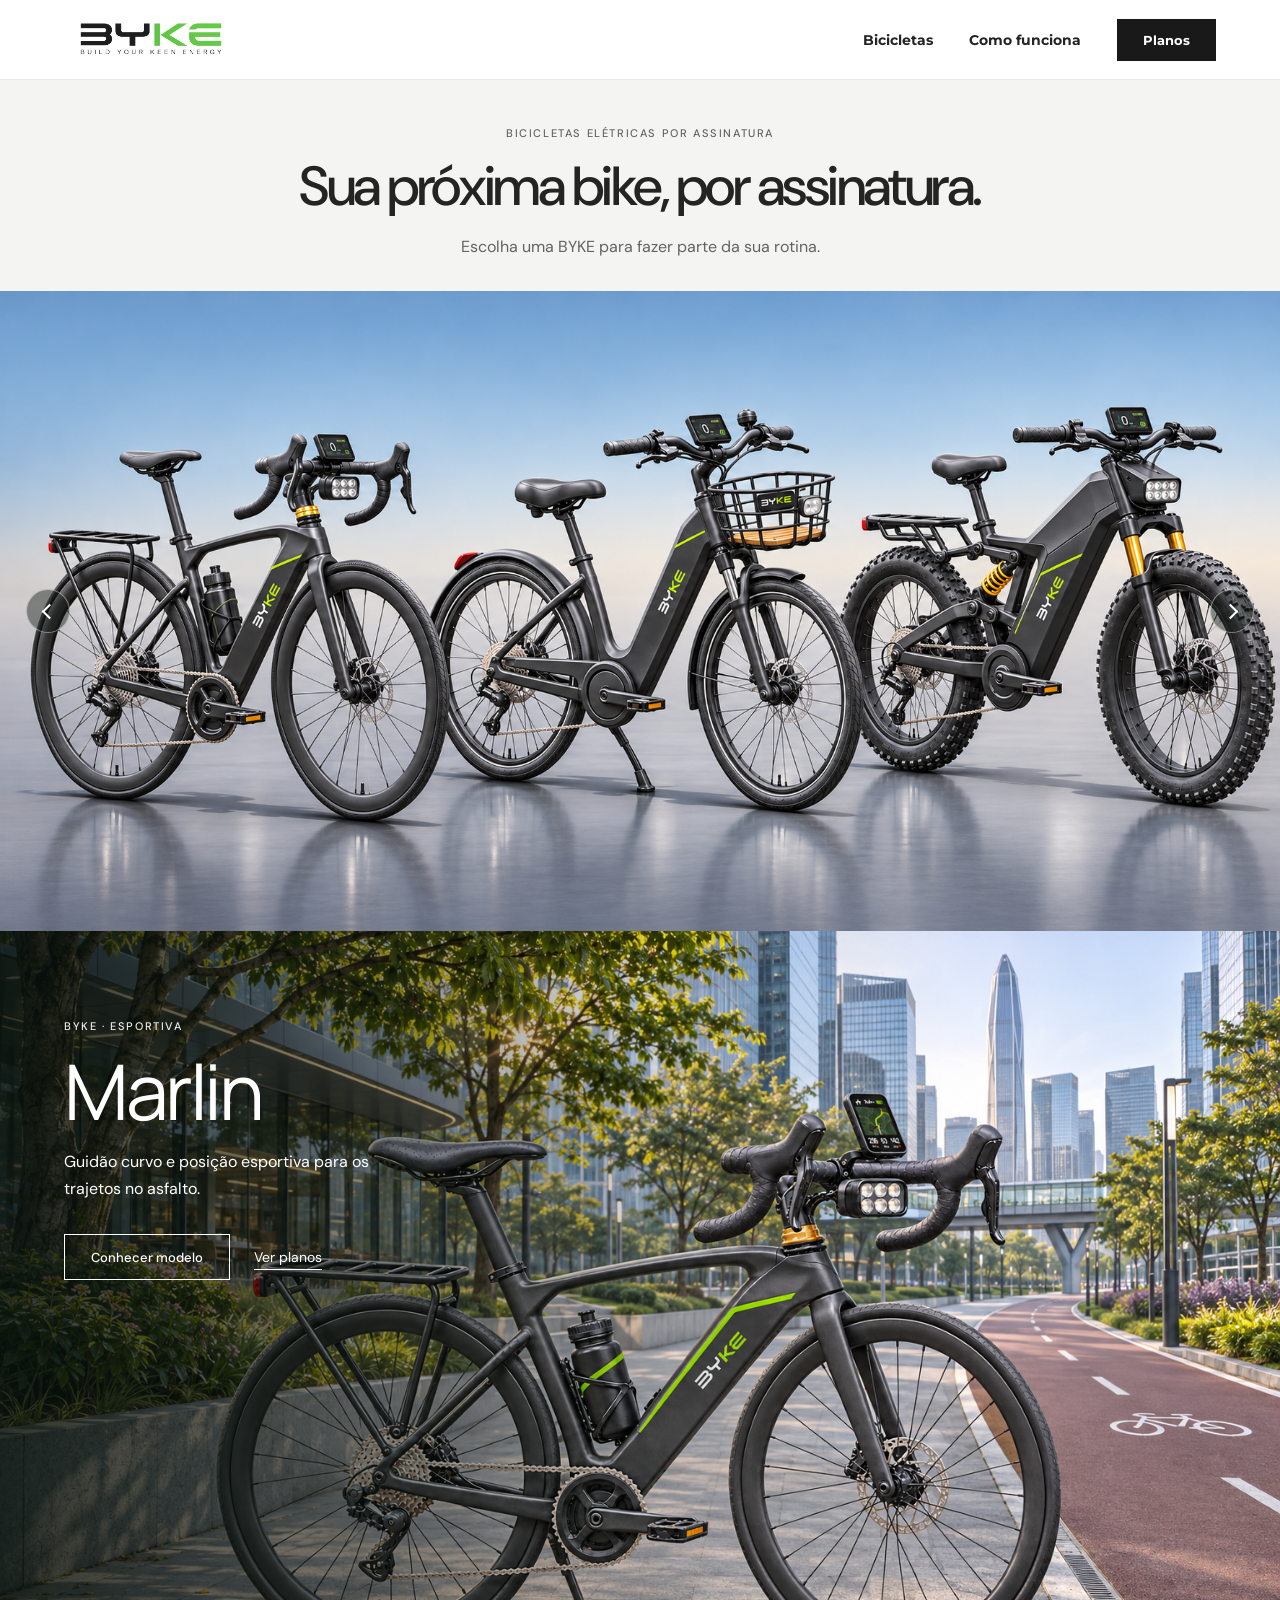
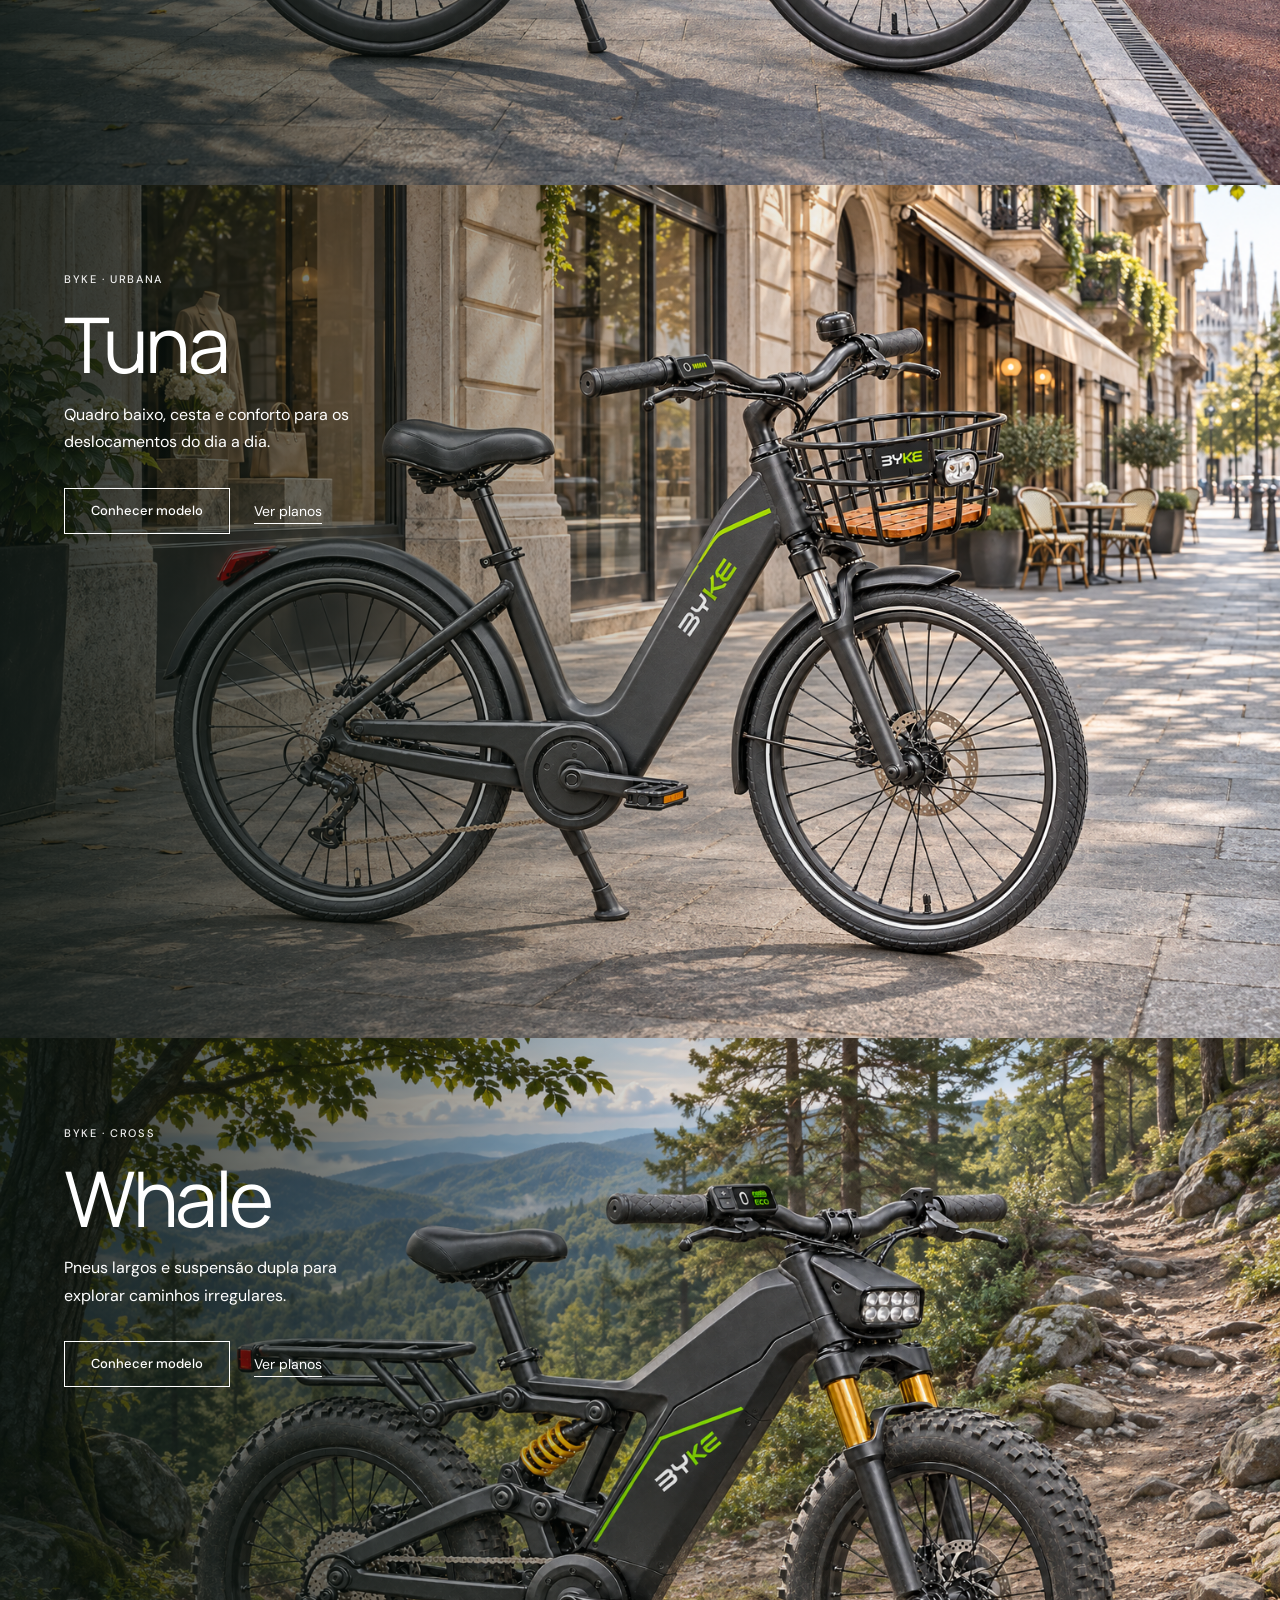
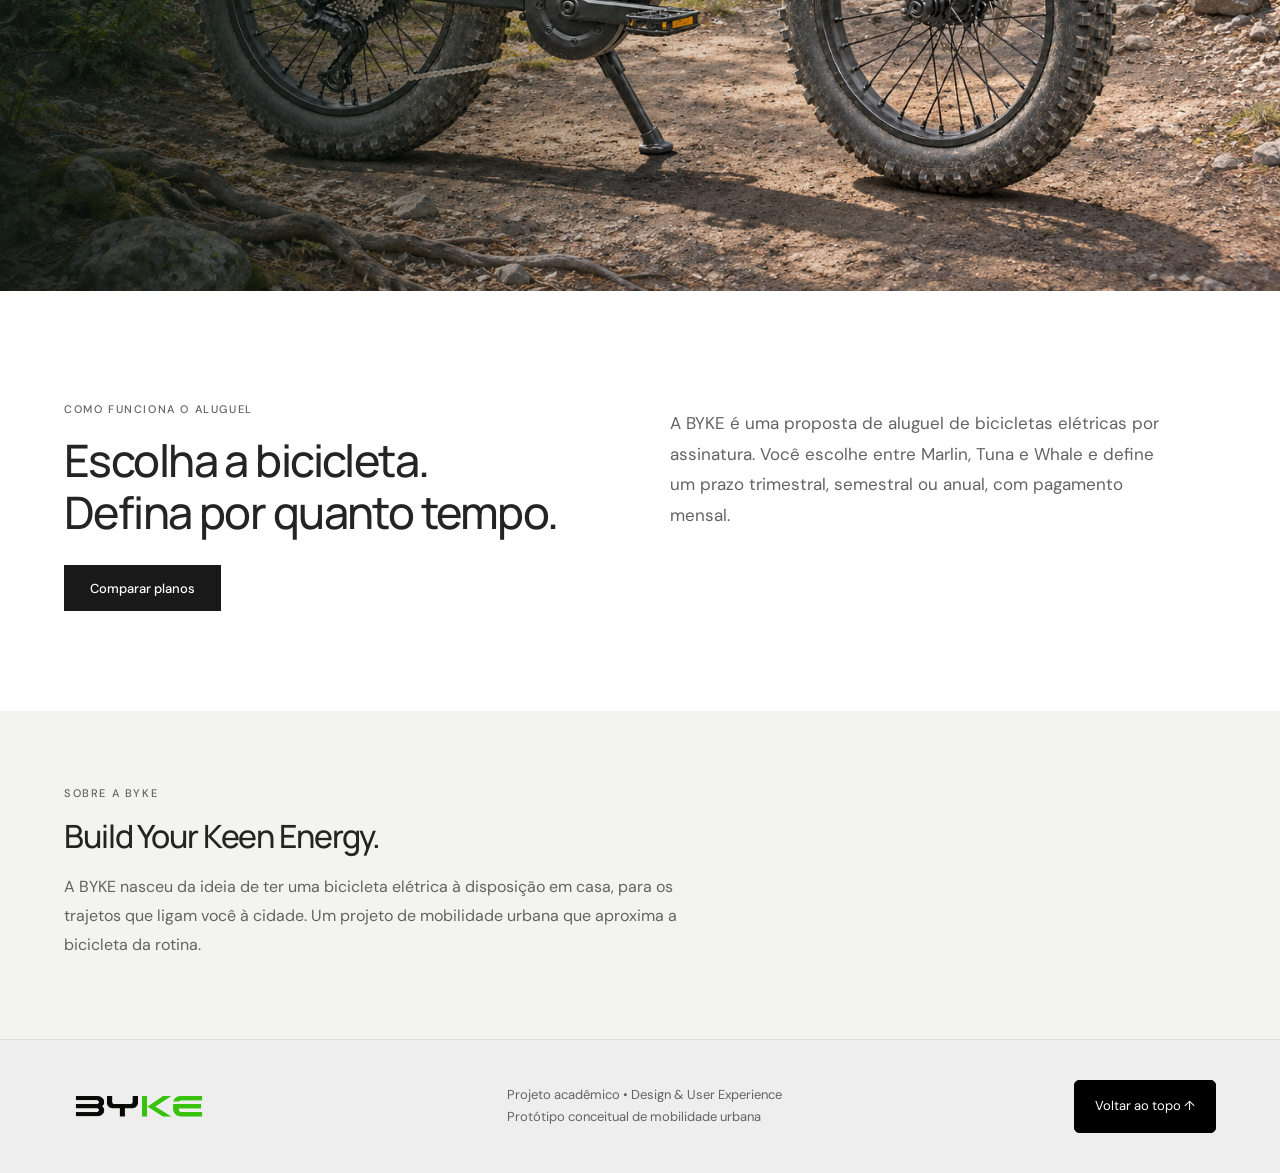
==== commit ce70bf98: "Remove bloco de três etapas da página inicial" ====
--- a/index.html
+++ b/index.html
@@ -118,11 +118,6 @@
             Você escolhe entre Marlin, Tuna e Whale e define um prazo trimestral,
             semestral ou anual, com pagamento mensal.</p>
         </div>
-        <ol class="rental-steps">
-          <li><h3>Conheça os modelos</h3><p>Compare a posição de pedalada, a autonomia estimada e o tipo de percurso de cada bicicleta.</p></li>
-          <li><h3>Escolha o prazo</h3><p>Veja as mensalidades para 3, 6 ou 12 meses e encontre a opção para sua rotina.</p></li>
-          <li><h3>Simule a assinatura</h3><p>Confira o modelo, a duração e o valor mensal no simulador. Este protótipo não realiza contratação.</p></li>
-        </ol>
       </section>
       <section class="brand-section" id="por-que-byke">
         <div>
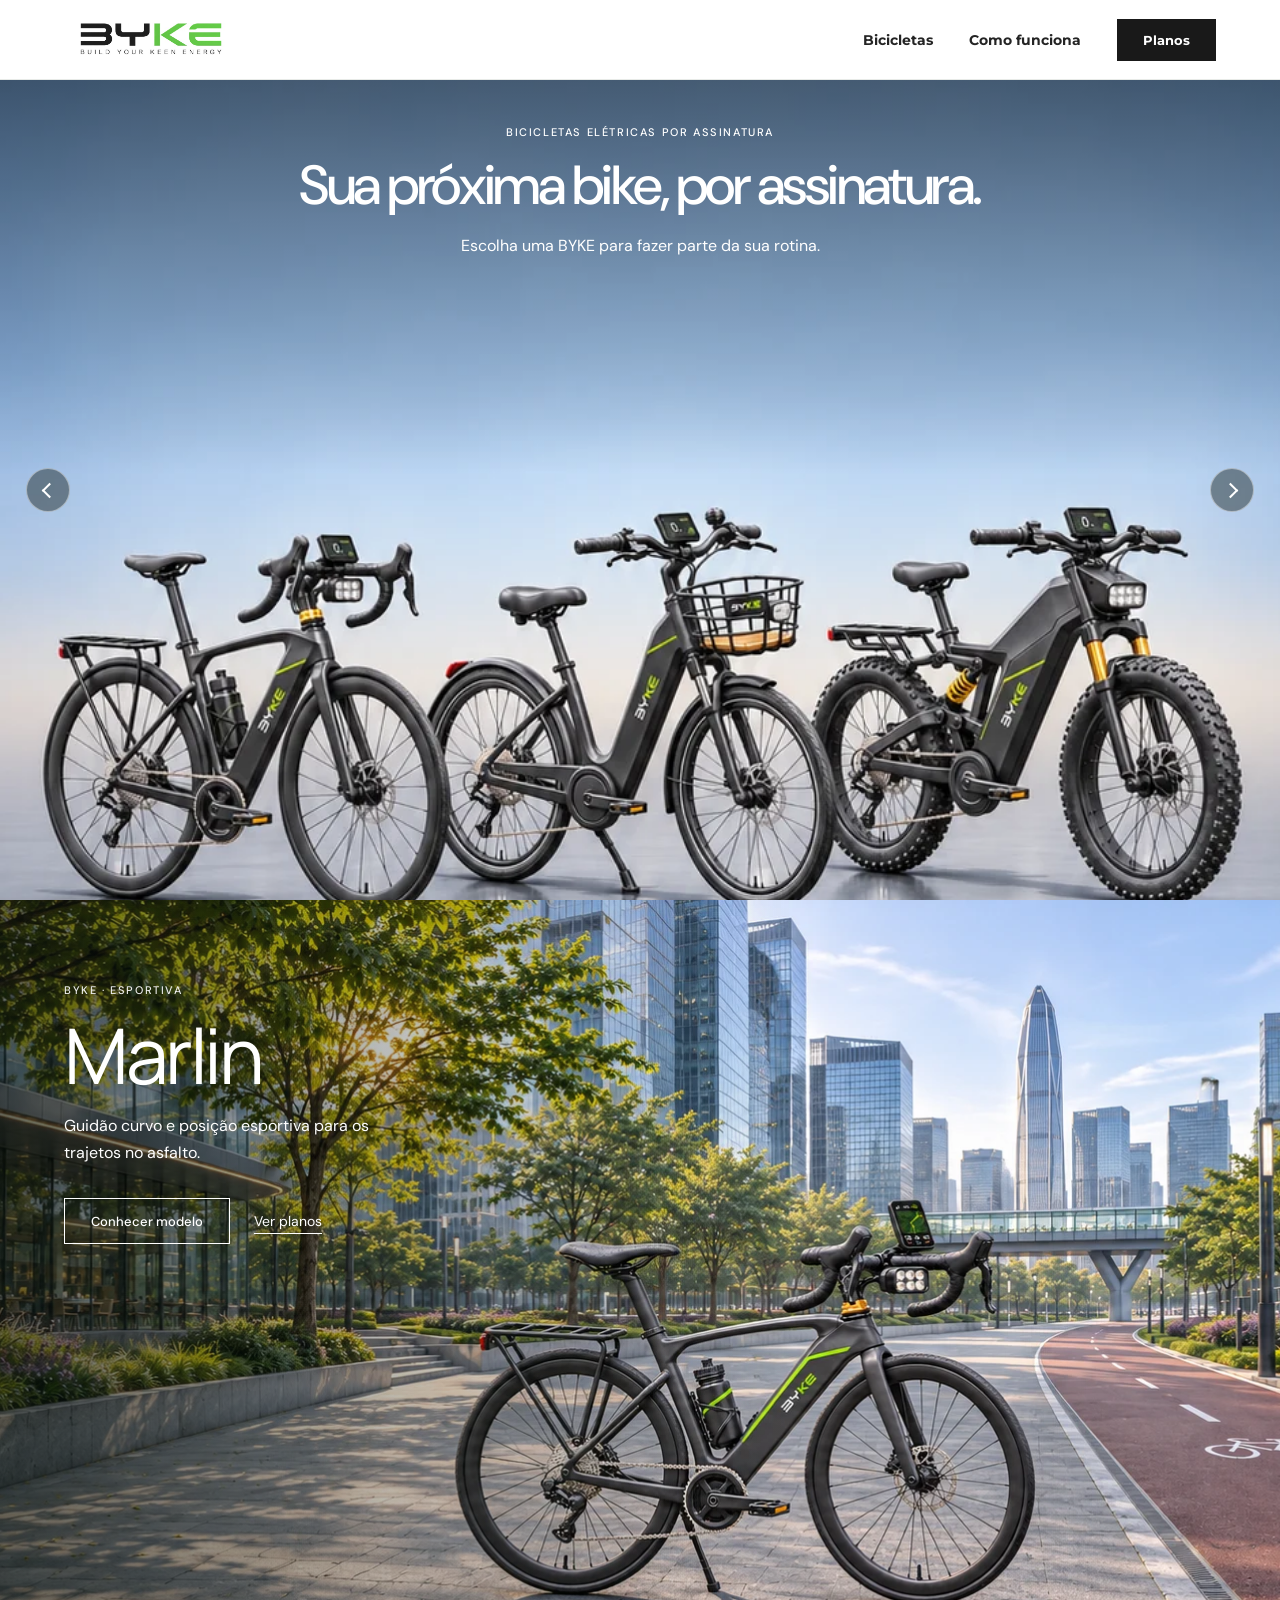
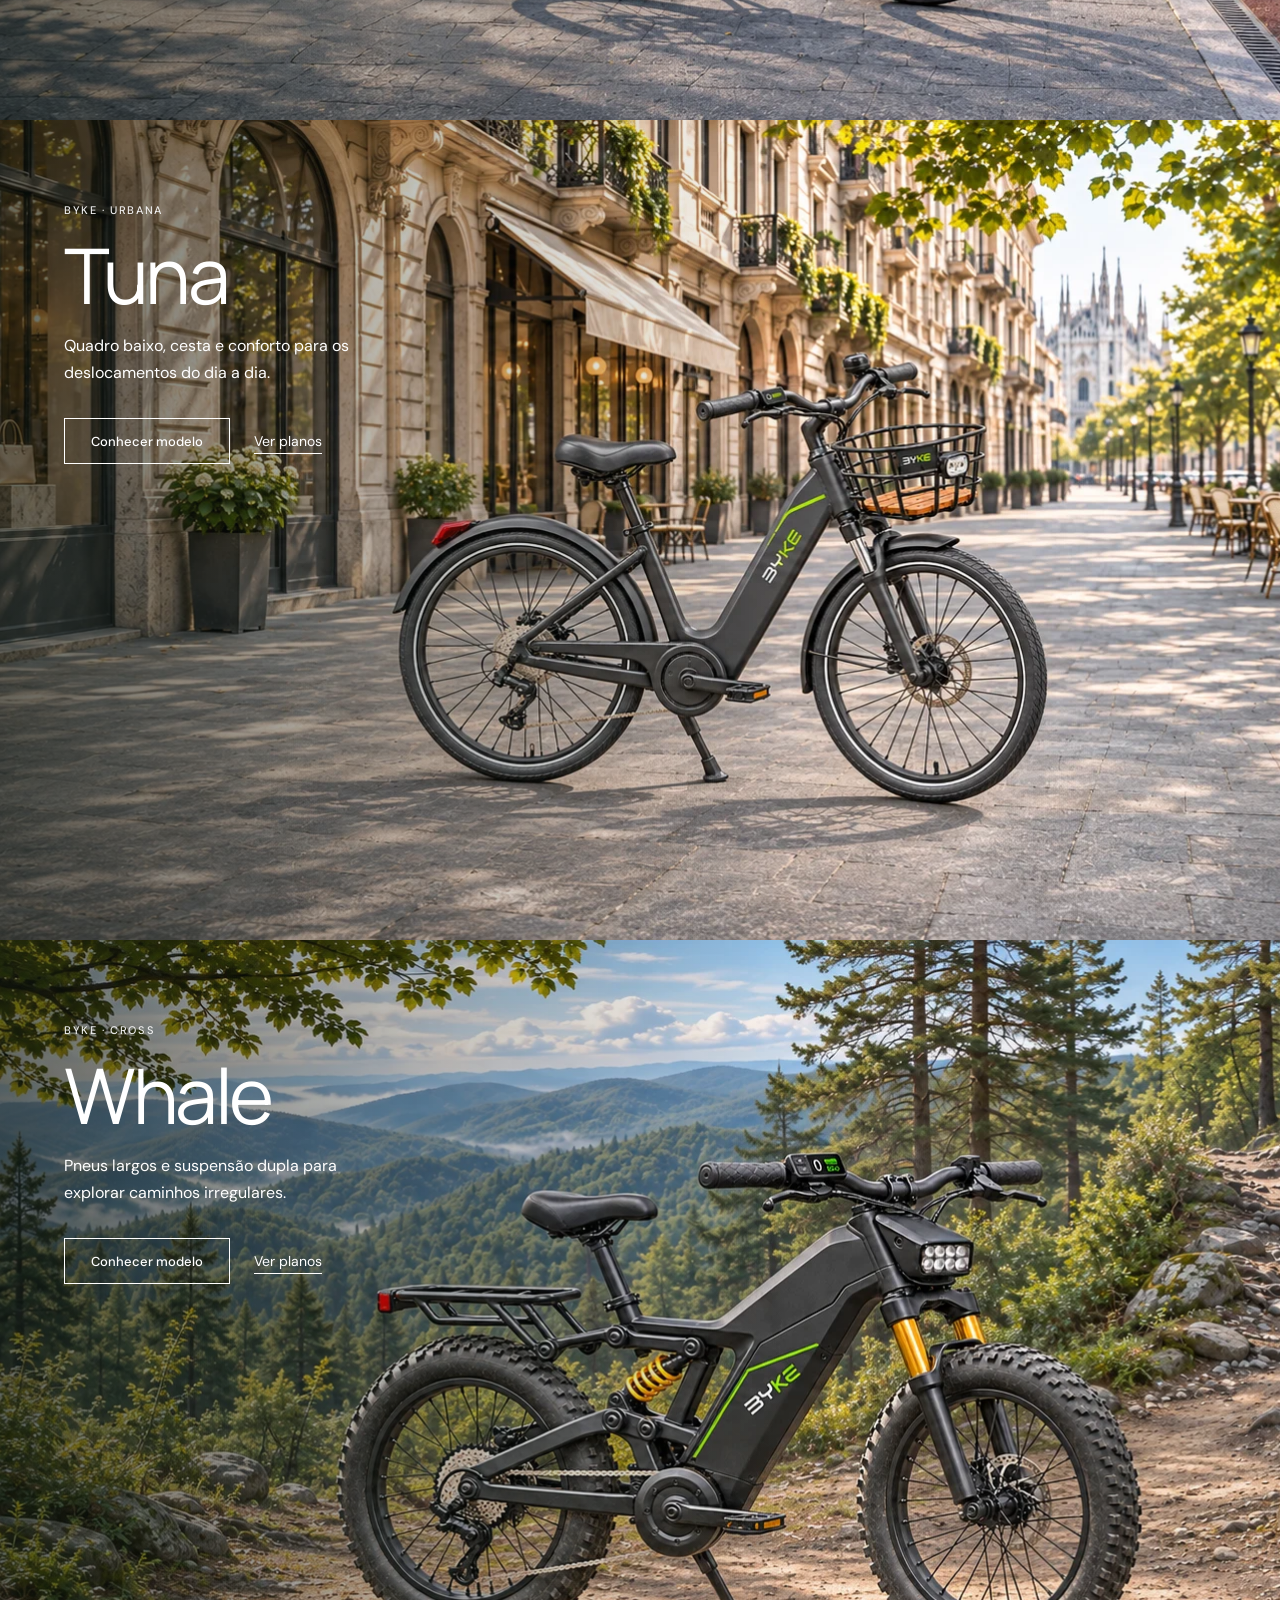
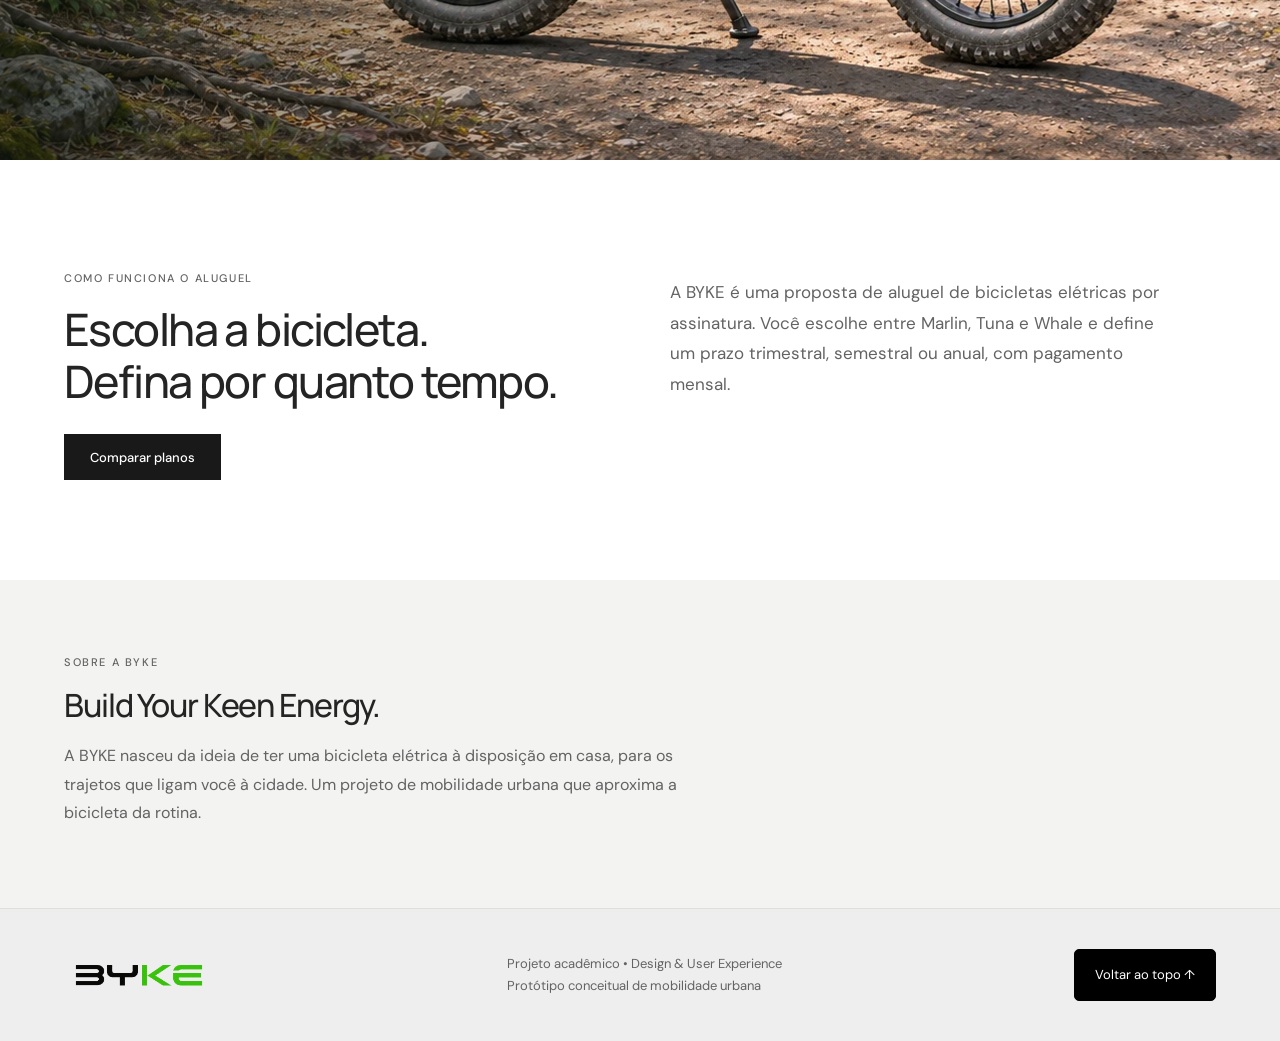
==== commit e6982689: "Restaura banners de ponta a ponta com textos sobrepostos e enquadramentos responsivos" ====
--- a/index.html
+++ b/index.html
@@ -8,7 +8,7 @@
     <meta name="description" content="Conheça Marlin, Tuna e Whale. Aluguel de bicicletas elétricas por assinatura trimestral, semestral ou anual, com pagamento mensal.">
     <link rel="icon" type="image/png" href="assets/BYKE-logo-sem-fundo.png">
     <link rel="stylesheet" href="style.css">
-    <link rel="stylesheet" href="home.css">
+    <link rel="stylesheet" href="home.css?v=fullbleed-2">
   </head>
   <body class="home-page">
     <a class="skip-link" href="#conteudo">Ir para o conteúdo</a>
@@ -54,9 +54,12 @@
           <p>Escolha uma BYKE para fazer parte da sua rotina.</p>
         </div>
         <div class="home-hero-media" id="hero-media" role="group" aria-label="Foto e vídeos das bicicletas BYKE">
-          <img class="home-hero-image" src="assets/bicicletas/bykes-estudio.png"
-            width="1774" height="887" fetchpriority="high"
-            alt="Marlin, Tuna e Whale: os três modelos de bicicletas elétricas BYKE">
+          <picture class="home-hero-picture">
+            <source media="(max-aspect-ratio: 1/1)" srcset="assets/cenarios/responsivos/grupo-mobile.webp">
+            <img class="home-hero-image" src="assets/cenarios/responsivos/grupo-desktop.webp"
+              width="1817" height="866" fetchpriority="high"
+              alt="Marlin, Tuna e Whale: os três modelos de bicicletas elétricas BYKE">
+          </picture>
           <video class="home-hero-video" src="assets/bicicletas/byke-hero.mp4"
             width="1600" height="900" preload="metadata" muted playsinline
             aria-label="Vídeo da bicicleta speed BYKE" hidden></video>
@@ -79,7 +82,10 @@
             <a class="text-btn" href="planos.html?modelo=marlin#opcoes">Ver planos</a>
           </div>
         </div>
-        <img src="assets/cenarios/marlin-ciclovia.png" width="1536" height="1024" loading="lazy" alt="Bicicleta BYKE Marlin estacionada ao lado de uma ciclovia em uma cidade tecnológica inspirada em Shenzhen">
+        <picture class="product-stage-media">
+          <source media="(max-aspect-ratio: 1/1)" srcset="assets/cenarios/responsivos/marlin-mobile.webp">
+          <img src="assets/cenarios/responsivos/marlin-desktop.webp" width="1914" height="822" loading="lazy" alt="Bicicleta BYKE Marlin estacionada ao lado de uma ciclovia em uma cidade tecnológica inspirada em Shenzhen">
+        </picture>
       </section>
       <section class="product-stage" id="tuna" aria-labelledby="tuna-title">
         <div class="product-stage-copy">
@@ -91,7 +97,10 @@
             <a class="text-btn" href="planos.html?modelo=tuna#opcoes">Ver planos</a>
           </div>
         </div>
-        <img src="assets/cenarios/tuna-comercio.png" width="1536" height="1024" loading="lazy" alt="Bicicleta BYKE Tuna estacionada junto a lojas de uma área comercial inspirada em Milão">
+        <picture class="product-stage-media">
+          <source media="(max-aspect-ratio: 1/1)" srcset="assets/cenarios/responsivos/tuna-mobile.webp">
+          <img src="assets/cenarios/responsivos/tuna-desktop.webp" width="1914" height="822" loading="lazy" alt="Bicicleta BYKE Tuna estacionada junto a lojas de uma área comercial inspirada em Milão">
+        </picture>
       </section>
       <section class="product-stage motion-showcase" id="whale" aria-labelledby="whale-title">
         <div class="product-stage-copy">
@@ -103,7 +112,10 @@
             <a class="text-btn" href="planos.html?modelo=whale#opcoes">Ver planos</a>
           </div>
         </div>
-        <img src="assets/cenarios/wale-trilha.png" width="1536" height="1024" loading="lazy" alt="Bicicleta BYKE Whale estacionada em uma trilha de terra com pedras e terreno irregular">
+        <picture class="product-stage-media">
+          <source media="(max-aspect-ratio: 1/1)" srcset="assets/cenarios/responsivos/whale-mobile.webp">
+          <img src="assets/cenarios/responsivos/whale-desktop.webp" width="1915" height="821" loading="lazy" alt="Bicicleta BYKE Whale estacionada em uma trilha de terra com pedras e terreno irregular">
+        </picture>
         <video class="motion-video" playsinline muted preload="none" aria-hidden="true"></video>
         <button class="motion-toggle" type="button" hidden>Reproduzir vídeos</button>
       </section>
--- a/home.css
+++ b/home.css
@@ -1,11 +1,13 @@
-.home-page { background: #fff; }
-.home-hero { position: relative; background: #f4f4f2; }
-.home-hero-copy { padding: 46px 24px 32px; text-align: center; }
-.home-hero-copy .eyebrow { margin: 0 0 16px; }
+.home-page { --home-header-height: 80px; background: #fff; }
+.home-hero { position: relative; height: calc(100svh - var(--home-header-height)); overflow: hidden; isolation: isolate; background: #f4f4f2; }
+.home-hero::after { content: ''; position: absolute; z-index: 1; inset: 0; background: linear-gradient(180deg, #07121b91, transparent 48%); pointer-events: none; }
+.home-hero-copy { position: absolute; z-index: 2; top: clamp(28px, 5svh, 60px); left: 5%; right: 5%; text-align: center; color: #fff; }
+.home-hero-copy .eyebrow { margin: 0 0 16px; color: #fff; }
 .home-hero h1 { margin: 0; font-size: clamp(34px, 4.3vw, 66px); font-weight: 500; line-height: 1.12; letter-spacing: -.045em; }
-.home-hero-copy > p:last-child { margin: 16px auto 0; color: var(--muted); font-size: 16px; line-height: 1.6; }
-.home-hero-image { display: block; width: 100%; height: auto; object-fit: contain; }
-.home-hero-media { position: relative; overflow: hidden; }
+.home-hero-copy > p:last-child { margin: 16px auto 0; color: #fff; font-size: 16px; line-height: 1.6; }
+.home-hero-picture { display: block; width: 100%; height: 100%; }
+.home-hero-image { display: block; width: 100%; height: 100%; object-fit: cover; object-position: center 65%; }
+.home-hero-media { position: absolute; inset: 0; overflow: hidden; }
 .home-hero-video { position: absolute; inset: 0; width: 100%; height: 100%; object-fit: cover; }
 .home-hero-arrow {
   position: absolute;
@@ -35,13 +37,24 @@
 .home-hero-arrow--next::before { transform: translateX(-2px) rotate(45deg); }
 .collection-nav { display: flex; align-items: center; justify-content: center; gap: 48px; padding: 24px; font-size: 14px; border-bottom: 1px solid var(--line); }
 .collection-nav a:hover { text-decoration: underline; text-underline-offset: 7px; }
-/* Paisagens de ponta a ponta, com texto sobre a própria imagem. */
-.product-stage { position: relative; display: flex; align-items: flex-start; min-height: 680px; aspect-ratio: 3 / 2; overflow: hidden; isolation: isolate; background: #273329; color: #fff; }
-.product-stage > img { position: absolute; z-index: -2; inset: 0; width: 100%; height: 100%; display: block; object-fit: cover; }
-.product-stage::before { content: ''; position: absolute; z-index: -1; inset: 0; background: linear-gradient(90deg, rgba(8,18,14,.85), rgba(8,18,14,.55) 24%, rgba(8,18,14,.12) 52%, transparent 74%); pointer-events: none; }
-.product-stage--reverse { justify-content: flex-end; }
-.product-stage--reverse::before { background: linear-gradient(270deg, rgba(22,17,12,.85), rgba(22,17,12,.55) 24%, rgba(22,17,12,.12) 52%, transparent 74%); }
-.product-stage-copy { position: relative; z-index: 2; width: min(440px, 38%); padding: clamp(40px, 6vw, 96px) 0; margin-inline: 5%; }
+/* Fotos de ponta a ponta, com enquadramentos horizontal e vertical. */
+.product-stage {
+  position: relative;
+  height: calc(100svh - var(--home-header-height));
+  overflow: hidden;
+  isolation: isolate;
+  color: #fff;
+}
+.product-stage-media { position: absolute; z-index: -2; inset: 0; display: block; }
+.product-stage-media img {
+  display: block;
+  width: 100%;
+  height: 100%;
+  object-fit: cover;
+  object-position: 75% 65%;
+}
+.product-stage::before { content: ''; position: absolute; z-index: -1; inset: 0; background: linear-gradient(90deg, #08120e9e, #08120e42 32%, transparent 62%); pointer-events: none; }
+.product-stage-copy { position: absolute; top: clamp(28px, 8svh, 96px); left: 5%; width: min(34%, 420px); }
 .product-stage .eyebrow { color: #eee; }
 .product-stage h2 { margin: 20px 0 18px; font-size: clamp(48px, 6vw, 86px); font-weight: 400; letter-spacing: -.045em; line-height: 1; }
 .product-stage-copy > p:not(.eyebrow) { max-width: 310px; color: #fff; line-height: 1.7; font-size: 16px; }
@@ -49,7 +62,7 @@
 .product-stage .text-btn { color: #fff; font-weight: 400; }
 .product-stage .btn { border-color: #fff; background: transparent; color: #fff; }
 .product-stage .btn:hover { background: #fff; color: #191919; }
-.motion-video { position: absolute; z-index: -2; width: 100%; inset: 0; height: 100%; object-fit: cover; opacity: 0; pointer-events: none; }
+.motion-video { position: absolute; z-index: -2; inset: 0; width: 100%; height: 100%; object-fit: cover; opacity: 0; pointer-events: none; }
 .motion-video.is-visible { opacity: 1; }
 .motion-toggle { position: absolute; right: 5%; bottom: 24px; z-index: 3; padding: 10px 16px; background: #111; color: white; border: 1px solid #888; }
 .rental-section { padding: 100px 5%; }
@@ -65,21 +78,31 @@
 .brand-section > div { max-width: 640px; }
 .brand-section h2 { font-size: 32px; margin-bottom: 18px; }
 .brand-section p:not(.eyebrow) { color: var(--muted); line-height: 1.8; }
+@media (max-aspect-ratio: 1/1) {
+  .product-stage-media img, .home-hero-image { object-position: center 80%; }
+  .product-stage::before { background: linear-gradient(180deg, #08120eb3, #08120e38 40%, transparent 62%); }
+  .product-stage-copy { top: 32px; width: 90%; }
+  .product-stage h2 { margin: 12px 0 10px; font-size: clamp(40px, 10vw, 56px); }
+  .product-stage-copy > p:not(.eyebrow) { max-width: 340px; }
+  .product-stage .actions { margin-top: 18px; }
+}
 @media (max-width: 760px) {
-  .home-hero-copy { padding: 38px 20px 26px; }
+  .home-page { --home-header-height: 72px; }
+  .home-hero-copy { top: 32px; }
+  .home-hero h1 { font-size: clamp(30px, 8vw, 46px); }
   .home-hero-copy > p:last-child { max-width: 300px; font-size: 14px; }
-  .home-hero-image { max-height: none; object-fit: contain; }
   .collection-nav { gap: 34px; padding: 22px; }
-  .product-stage { min-height: 720px; aspect-ratio: auto; align-items: flex-start; }
-  .product-stage > img { object-position: center bottom; }
-  .product-stage::before, .product-stage--reverse::before { background: linear-gradient(180deg, rgba(8,18,14,.88), rgba(8,18,14,.65) 32%, rgba(8,18,14,.06) 70%); }
-  .product-stage-copy { width: 90%; margin-inline: 5%; padding: 38px 0; }
-  .product-stage h2 { font-size: 56px; }
   .product-stage-copy > p:not(.eyebrow) { max-width: 300px; font-size: 14px; }
-  .product-stage .actions { margin-top: 24px; }
   .rental-section { padding: 60px 5%; }
   .rental-intro { grid-template-columns: 1fr; gap: 8px; }
   .rental-intro > p { margin-top: 0; font-size: 16px; }
   .rental-steps { grid-template-columns: 1fr; gap: 32px; margin-top: 32px; padding-top: 32px; }
   .brand-section { padding: 48px 5%; }
 }
+@media (max-height: 500px) and (min-aspect-ratio: 1/1) {
+  .product-stage-copy { top: 20px; width: min(42%, 420px); }
+  .product-stage h2 { margin: 10px 0; font-size: 40px; }
+  .product-stage-copy > p:not(.eyebrow) { font-size: 14px; line-height: 1.5; }
+  .product-stage .actions { margin-top: 12px; gap: 18px; }
+  .home-hero h1 { font-size: 38px; }
+}
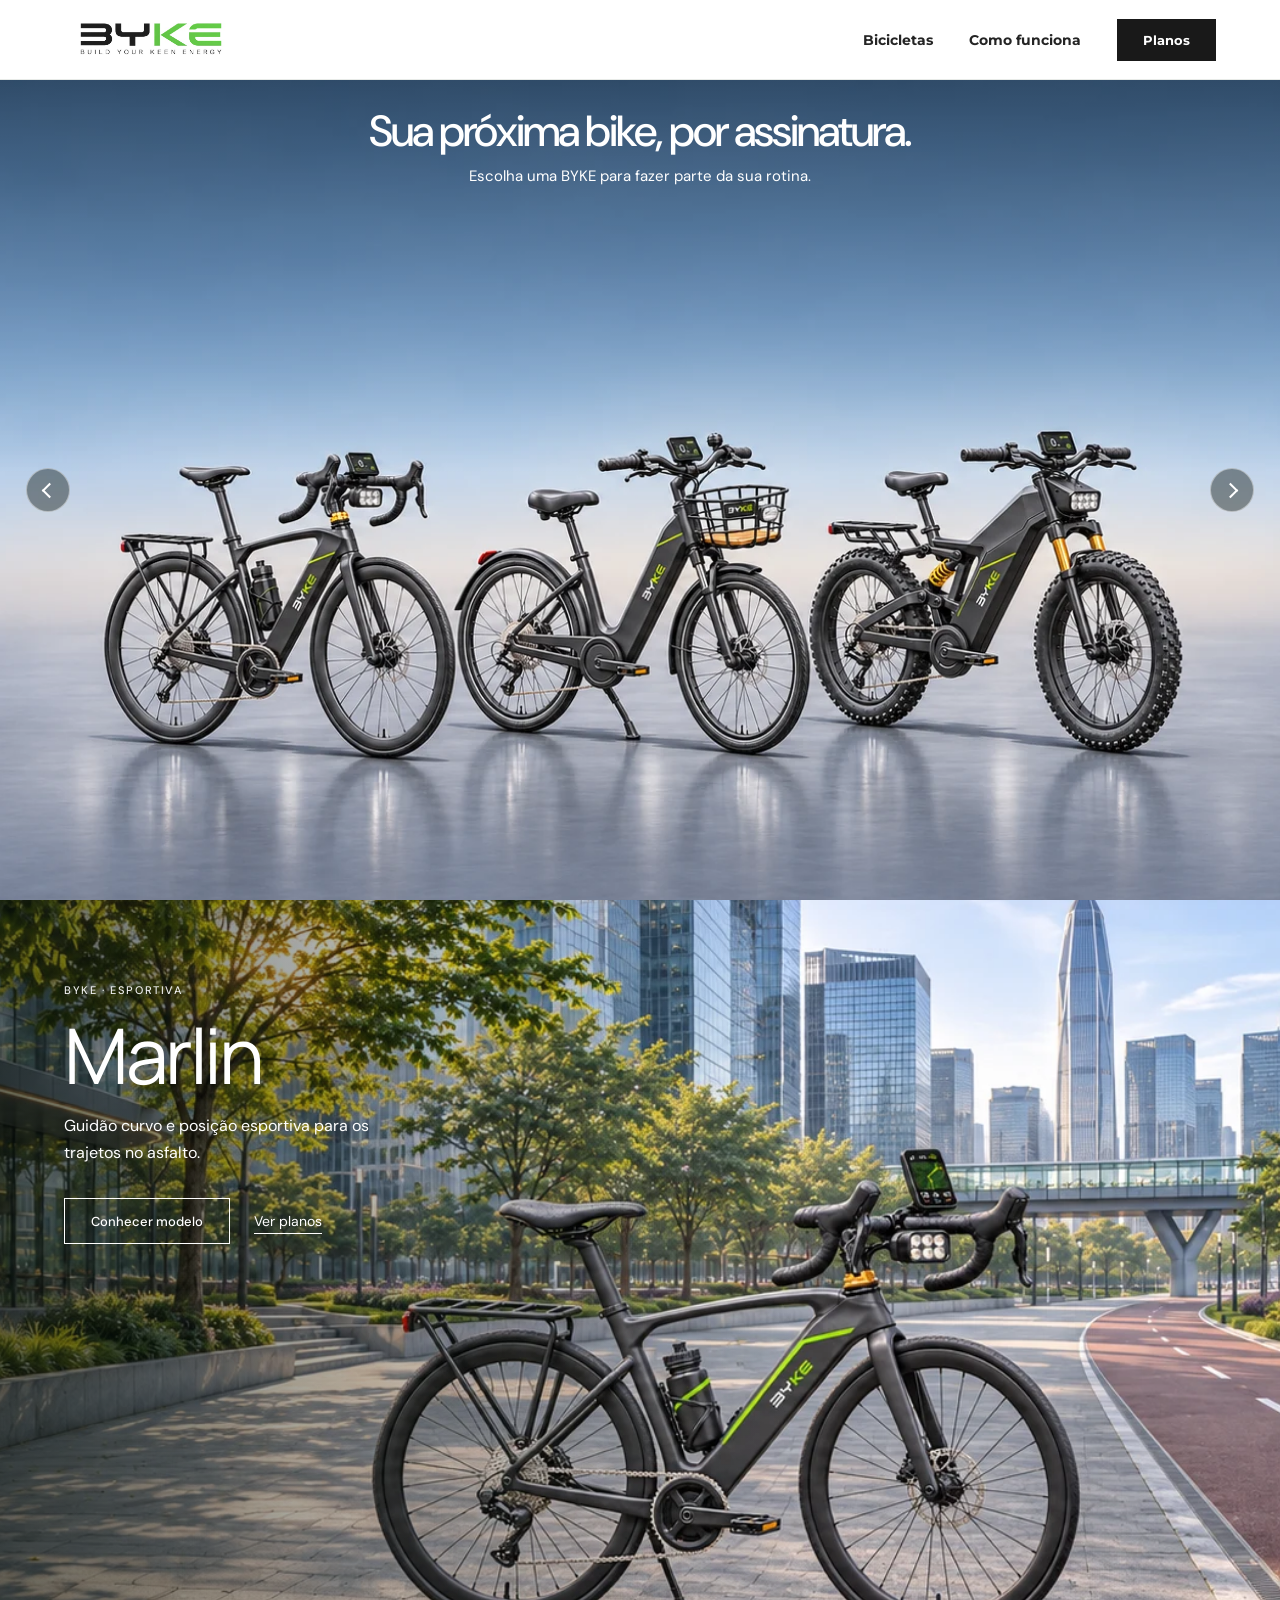
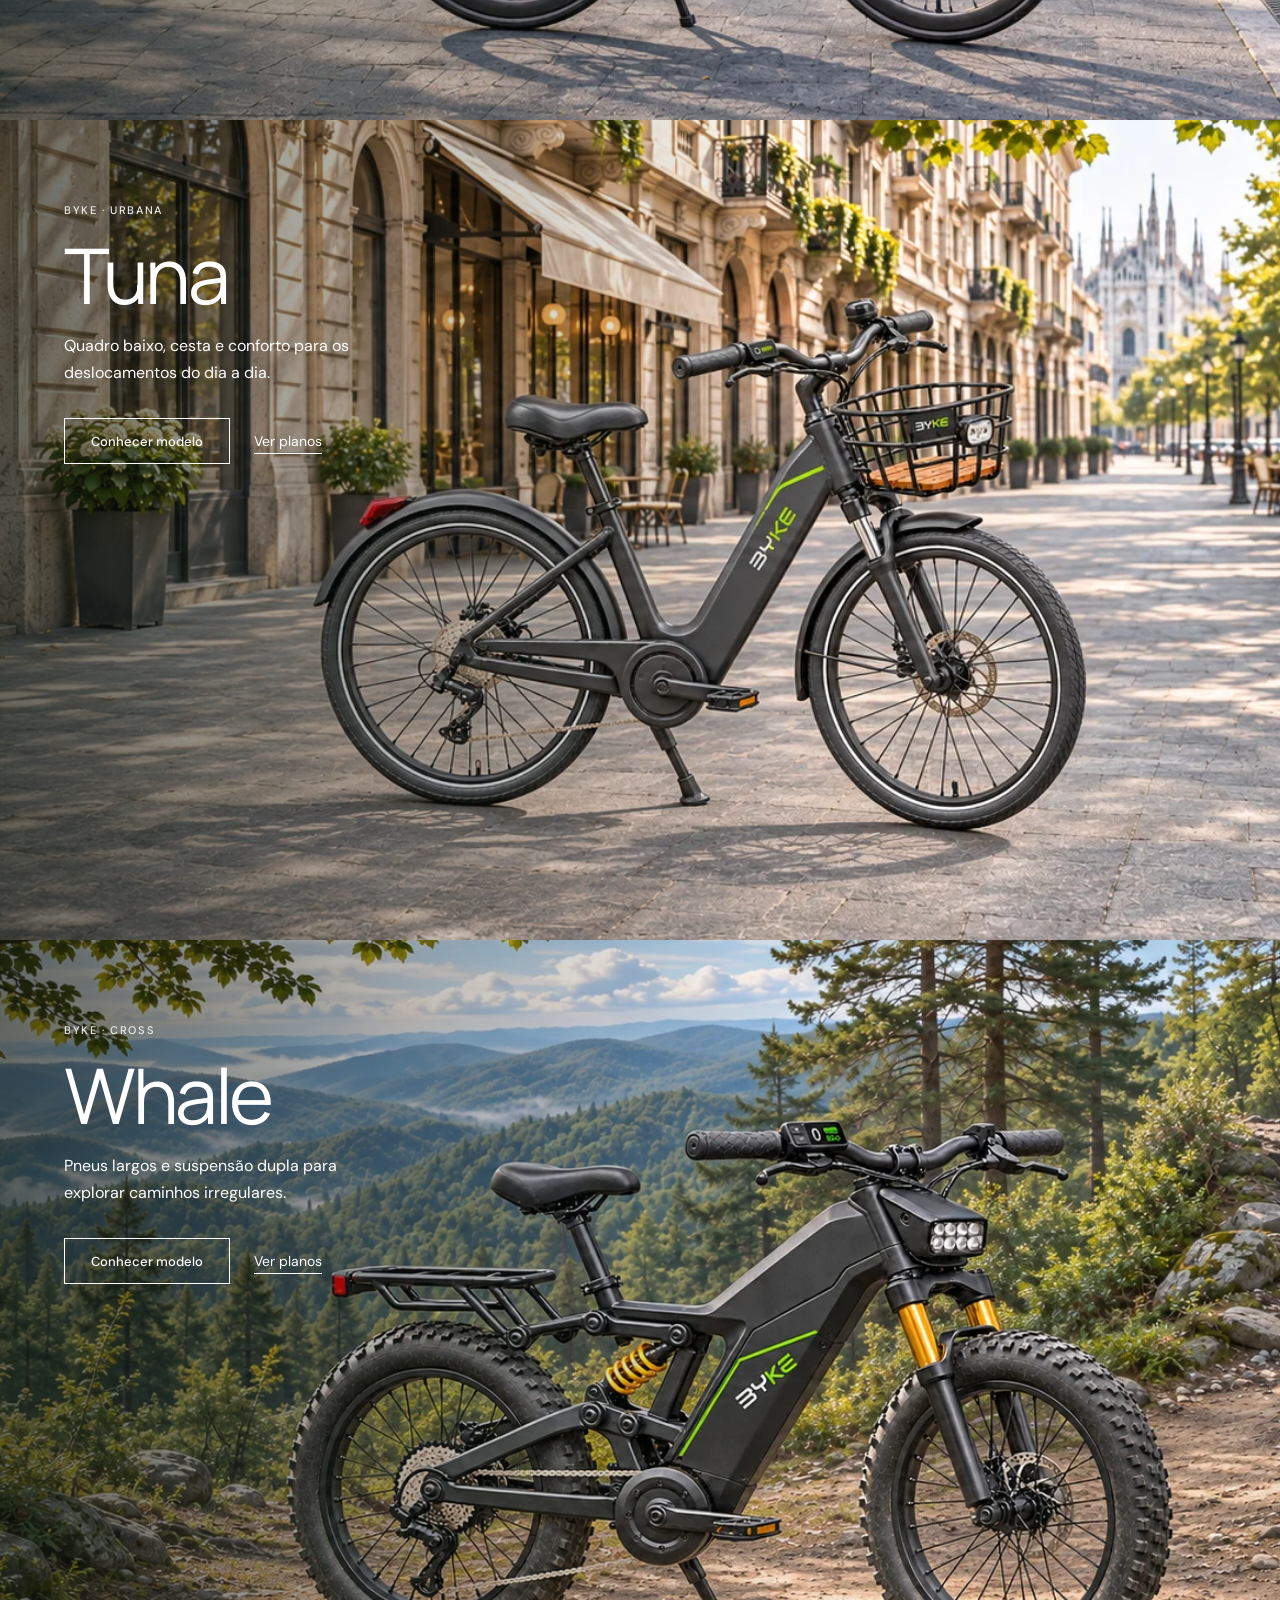
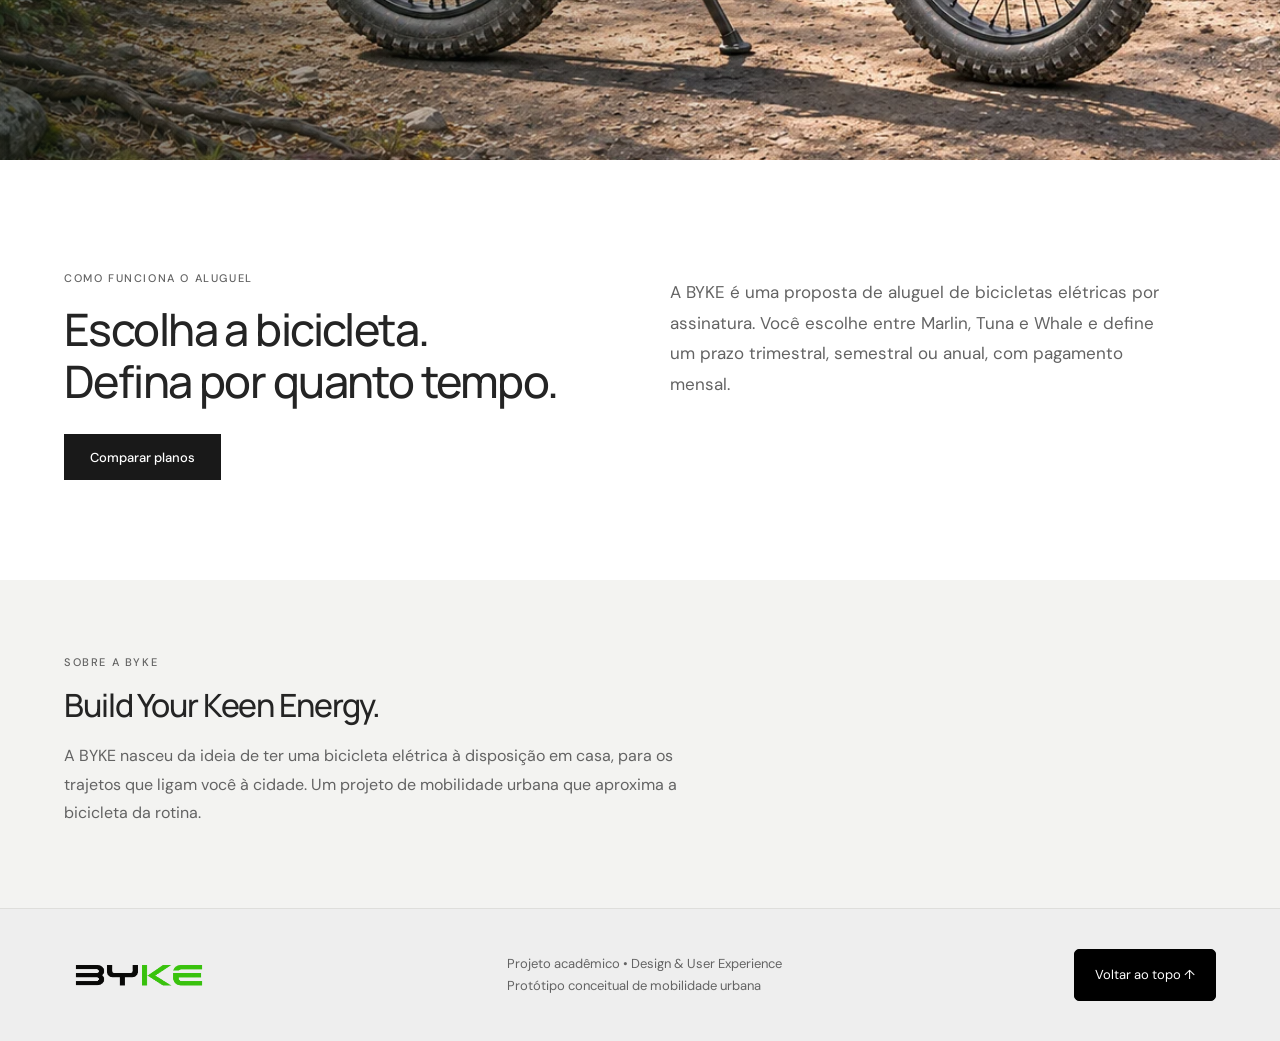
==== commit d799a6e6: "Destaca bicicletas e reduz textos da abertura" ====
--- a/index.html
+++ b/index.html
@@ -8,7 +8,7 @@
     <meta name="description" content="Conheça Marlin, Tuna e Whale. Aluguel de bicicletas elétricas por assinatura trimestral, semestral ou anual, com pagamento mensal.">
     <link rel="icon" type="image/png" href="assets/BYKE-logo-sem-fundo.png">
     <link rel="stylesheet" href="style.css">
-    <link rel="stylesheet" href="home.css?v=fullbleed-2">
+    <link rel="stylesheet" href="home.css?v=bike-focus-3">
   </head>
   <body class="home-page">
     <a class="skip-link" href="#conteudo">Ir para o conteúdo</a>
@@ -49,7 +49,6 @@
     <main id="conteudo">
       <section class="home-hero" id="inicio" aria-labelledby="hero-title">
         <div class="home-hero-copy">
-          <p class="eyebrow">BICICLETAS ELÉTRICAS POR ASSINATURA</p>
           <h1 id="hero-title">Sua próxima bike, por assinatura.</h1>
           <p>Escolha uma BYKE para fazer parte da sua rotina.</p>
         </div>
--- a/home.css
+++ b/home.css
@@ -1,12 +1,11 @@
 .home-page { --home-header-height: 80px; background: #fff; }
 .home-hero { position: relative; height: calc(100svh - var(--home-header-height)); overflow: hidden; isolation: isolate; background: #f4f4f2; }
 .home-hero::after { content: ''; position: absolute; z-index: 1; inset: 0; background: linear-gradient(180deg, #07121b91, transparent 48%); pointer-events: none; }
-.home-hero-copy { position: absolute; z-index: 2; top: clamp(28px, 5svh, 60px); left: 5%; right: 5%; text-align: center; color: #fff; }
-.home-hero-copy .eyebrow { margin: 0 0 16px; color: #fff; }
-.home-hero h1 { margin: 0; font-size: clamp(34px, 4.3vw, 66px); font-weight: 500; line-height: 1.12; letter-spacing: -.045em; }
-.home-hero-copy > p:last-child { margin: 16px auto 0; color: #fff; font-size: 16px; line-height: 1.6; }
+.home-hero-copy { position: absolute; z-index: 2; top: clamp(20px, 3svh, 36px); left: 5%; right: 5%; text-align: center; color: #fff; }
+.home-hero h1 { margin: 0; font-size: clamp(30px, 3.4vw, 52px); font-weight: 500; line-height: 1.12; letter-spacing: -.045em; }
+.home-hero-copy > p:last-child { margin: 10px auto 0; color: #fff; font-size: 15px; line-height: 1.45; }
 .home-hero-picture { display: block; width: 100%; height: 100%; }
-.home-hero-image { display: block; width: 100%; height: 100%; object-fit: cover; object-position: center 65%; }
+.home-hero-image { display: block; width: 100%; height: 100%; object-fit: cover; object-position: center 65%; transform: scale(1.08); transform-origin: center 65%; }
 .home-hero-media { position: absolute; inset: 0; overflow: hidden; }
 .home-hero-video { position: absolute; inset: 0; width: 100%; height: 100%; object-fit: cover; }
 .home-hero-arrow {
@@ -52,7 +51,12 @@
   height: 100%;
   object-fit: cover;
   object-position: 75% 65%;
+  transform: scale(var(--scene-zoom, 1));
+  transform-origin: 65% 65%;
 }
+#marlin { --scene-zoom: 1.22; }
+#tuna { --scene-zoom: 1.18; }
+#whale { --scene-zoom: 1.1; }
 .product-stage::before { content: ''; position: absolute; z-index: -1; inset: 0; background: linear-gradient(90deg, #08120e9e, #08120e42 32%, transparent 62%); pointer-events: none; }
 .product-stage-copy { position: absolute; top: clamp(28px, 8svh, 96px); left: 5%; width: min(34%, 420px); }
 .product-stage .eyebrow { color: #eee; }
@@ -78,8 +82,14 @@
 .brand-section > div { max-width: 640px; }
 .brand-section h2 { font-size: 32px; margin-bottom: 18px; }
 .brand-section p:not(.eyebrow) { color: var(--muted); line-height: 1.8; }
+@media (max-width: 1100px) {
+  #marlin { --scene-zoom: 1.12; }
+  #tuna { --scene-zoom: 1.08; }
+  #whale { --scene-zoom: 1.05; }
+}
 @media (max-aspect-ratio: 1/1) {
   .product-stage-media img, .home-hero-image { object-position: center 80%; }
+  .product-stage-media img, .home-hero-image { transform: none; }
   .product-stage::before { background: linear-gradient(180deg, #08120eb3, #08120e38 40%, transparent 62%); }
   .product-stage-copy { top: 32px; width: 90%; }
   .product-stage h2 { margin: 12px 0 10px; font-size: clamp(40px, 10vw, 56px); }
@@ -88,9 +98,9 @@
 }
 @media (max-width: 760px) {
   .home-page { --home-header-height: 72px; }
-  .home-hero-copy { top: 32px; }
-  .home-hero h1 { font-size: clamp(30px, 8vw, 46px); }
-  .home-hero-copy > p:last-child { max-width: 300px; font-size: 14px; }
+  .home-hero-copy { top: 24px; }
+  .home-hero h1 { font-size: clamp(28px, 7vw, 38px); }
+  .home-hero-copy > p:last-child { max-width: 300px; font-size: 13px; }
   .collection-nav { gap: 34px; padding: 22px; }
   .product-stage-copy > p:not(.eyebrow) { max-width: 300px; font-size: 14px; }
   .rental-section { padding: 60px 5%; }
@@ -99,10 +109,13 @@
   .rental-steps { grid-template-columns: 1fr; gap: 32px; margin-top: 32px; padding-top: 32px; }
   .brand-section { padding: 48px 5%; }
 }
+@media (max-height: 600px) {
+  .product-stage-media img, .home-hero-image { transform: none; }
+}
 @media (max-height: 500px) and (min-aspect-ratio: 1/1) {
   .product-stage-copy { top: 20px; width: min(42%, 420px); }
   .product-stage h2 { margin: 10px 0; font-size: 40px; }
   .product-stage-copy > p:not(.eyebrow) { font-size: 14px; line-height: 1.5; }
   .product-stage .actions { margin-top: 12px; gap: 18px; }
-  .home-hero h1 { font-size: 38px; }
+  .home-hero h1 { font-size: 32px; }
 }
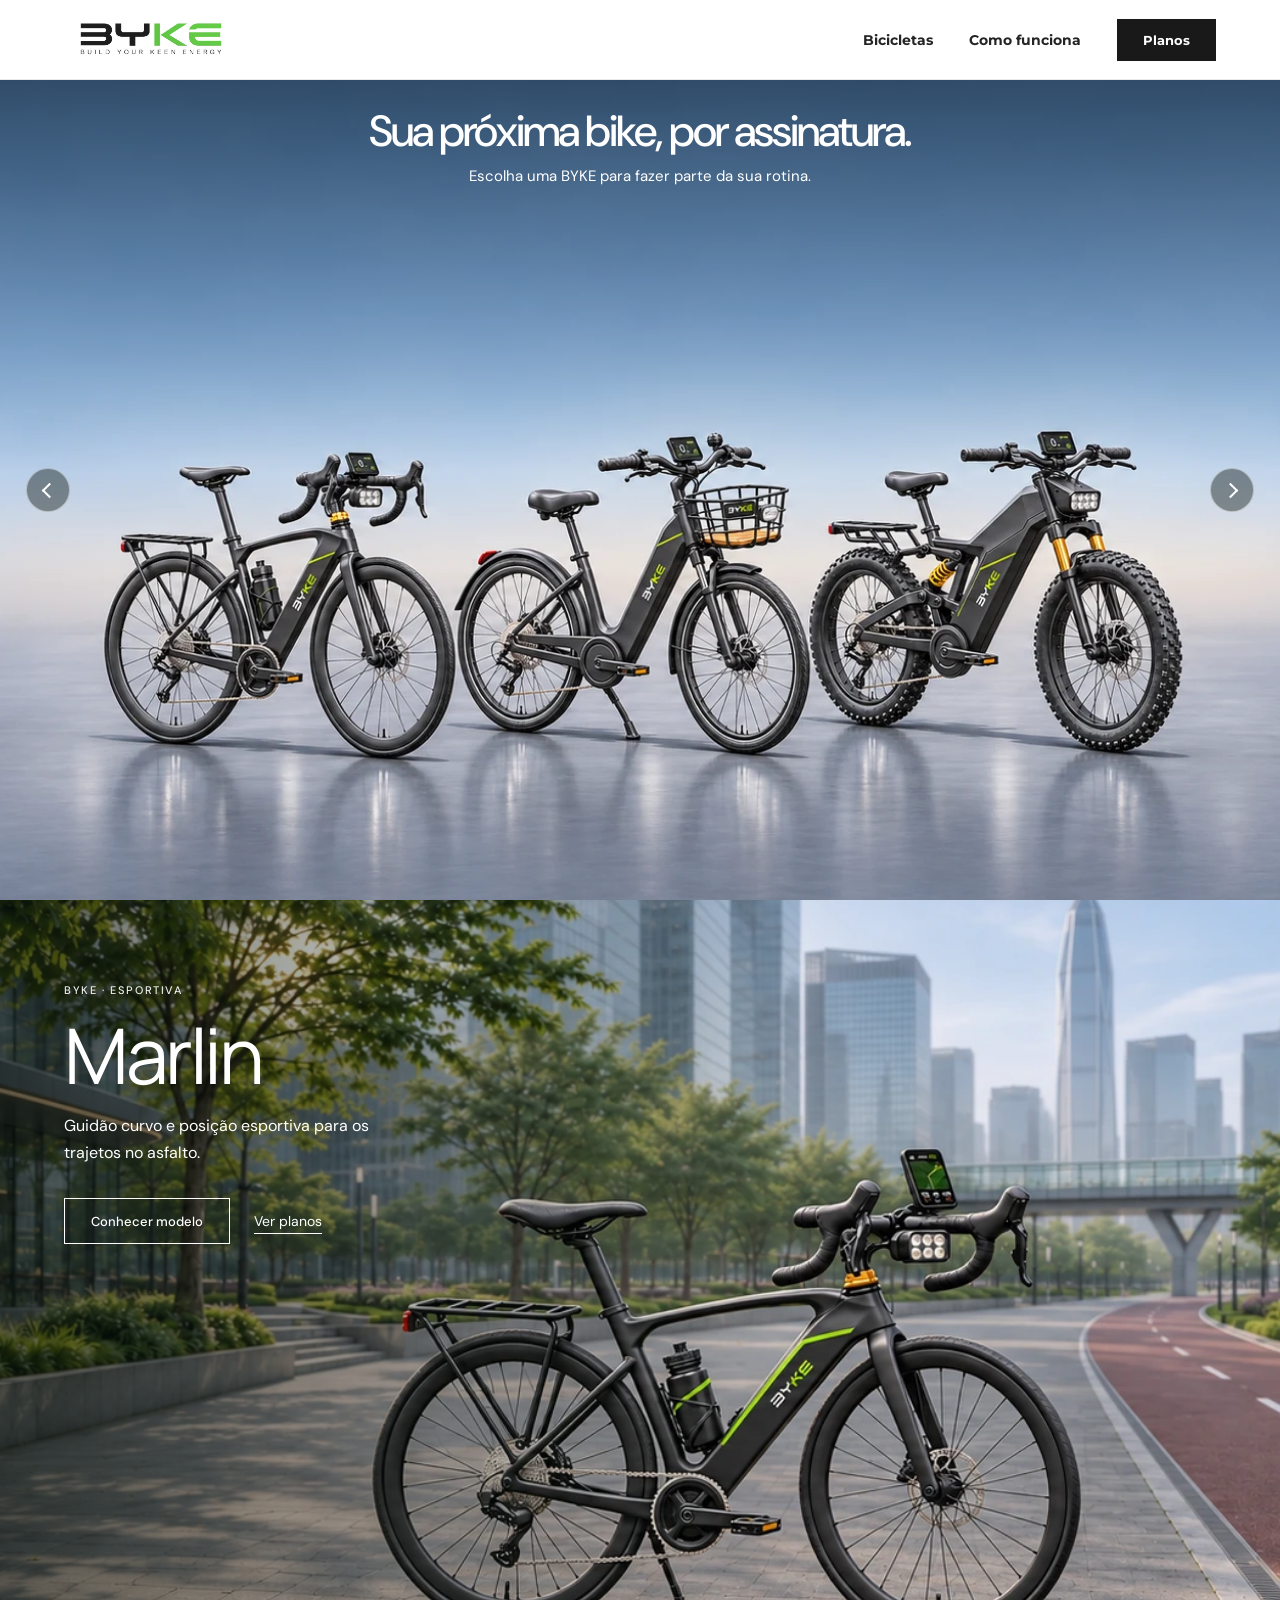
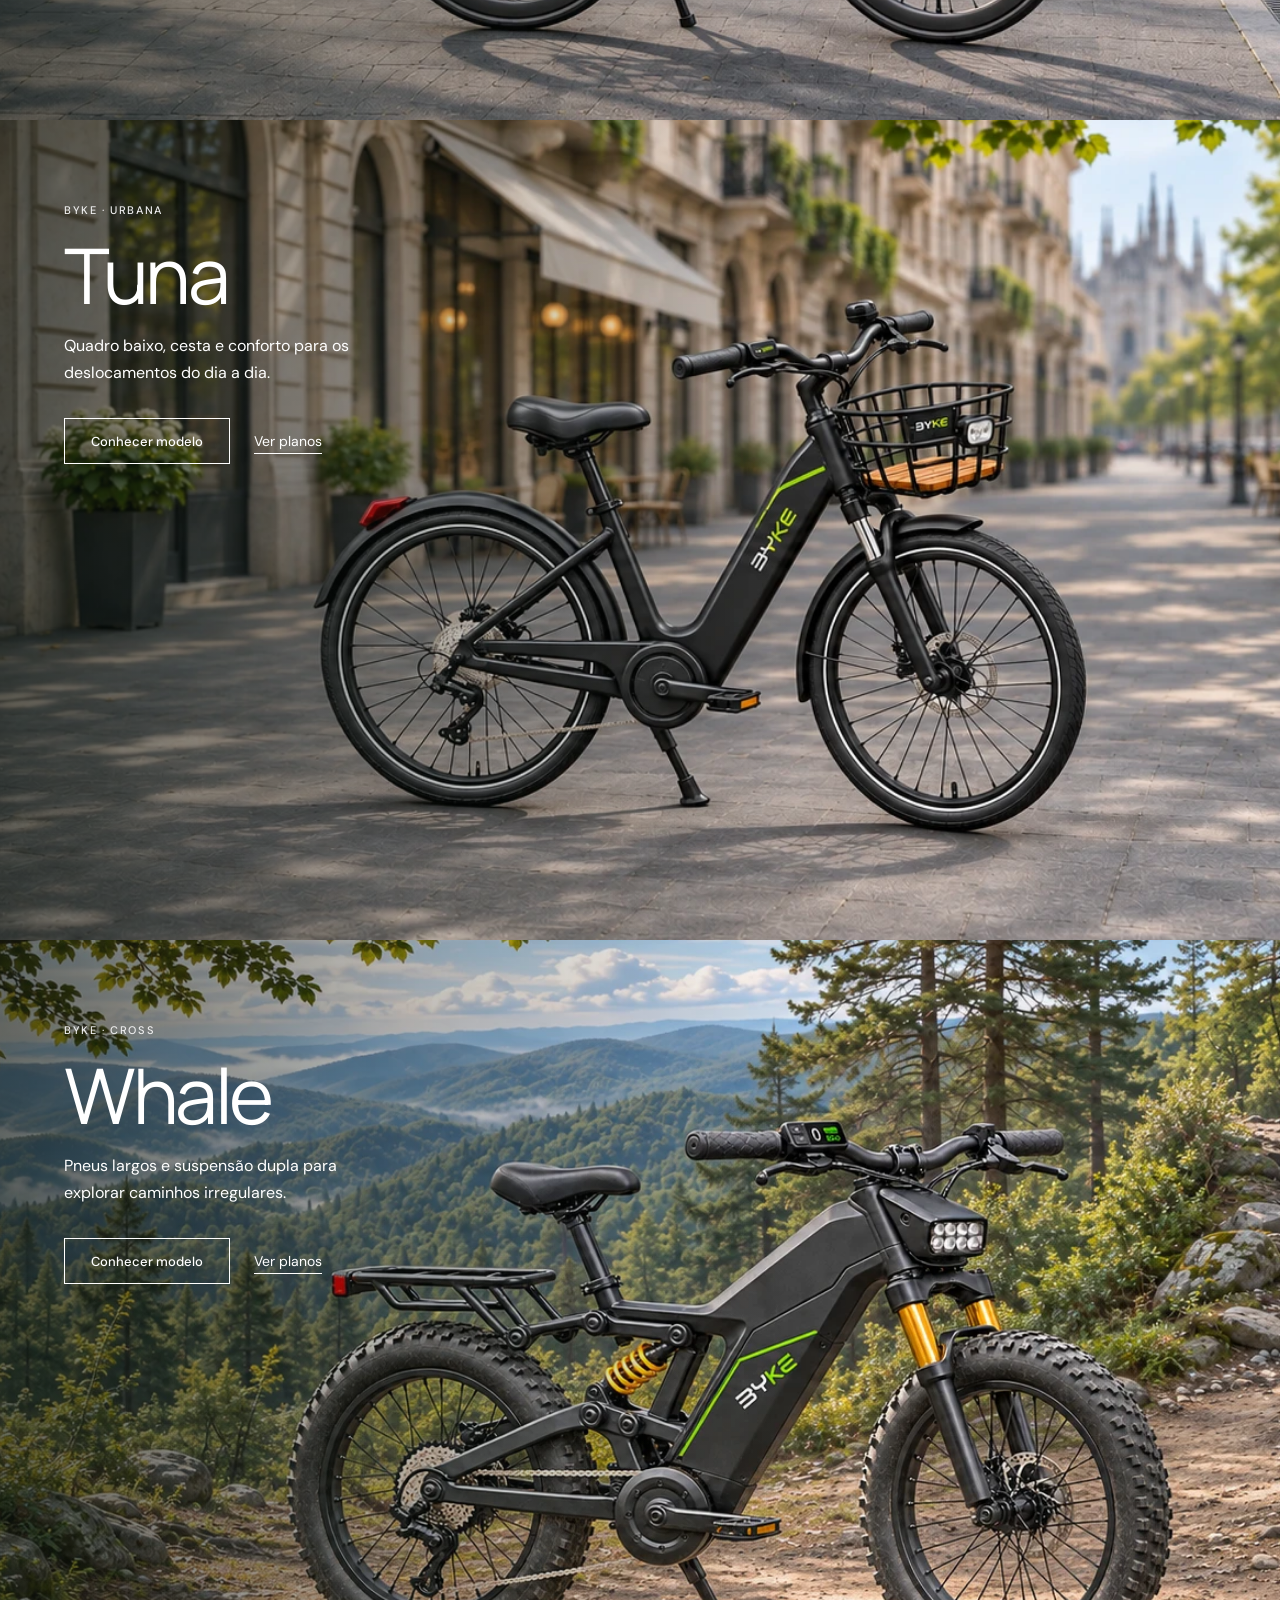
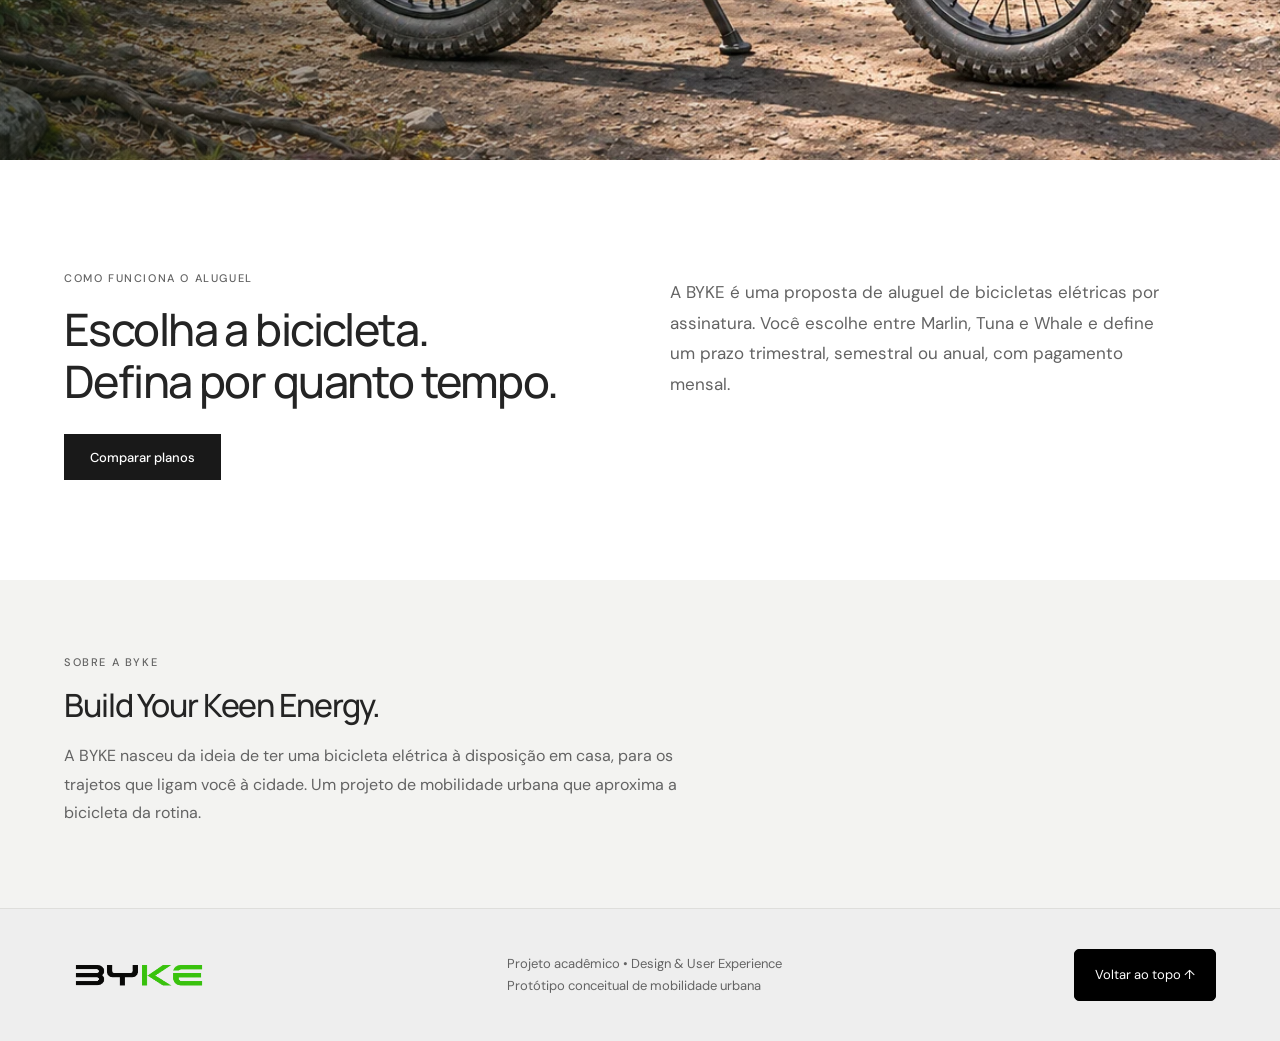
==== commit 21ff5f0c: "Realça Marlin e Tuna nas fotos e melhora nitidez do vídeo da Marlin" ====
--- a/index.html
+++ b/index.html
@@ -59,9 +59,12 @@
               width="1817" height="866" fetchpriority="high"
               alt="Marlin, Tuna e Whale: os três modelos de bicicletas elétricas BYKE">
           </picture>
-          <video class="home-hero-video" src="assets/bicicletas/byke-hero.mp4"
-            width="1600" height="900" preload="metadata" muted playsinline
-            aria-label="Vídeo da bicicleta speed BYKE" hidden></video>
+          <video class="home-hero-video"
+            width="1920" height="1080" preload="metadata" muted playsinline
+            aria-label="Vídeo da bicicleta speed BYKE" hidden>
+            <source media="(min-width: 1101px)" src="assets/bicicletas/byke-hero-1080p.webm" type="video/webm">
+            <source src="assets/bicicletas/byke-hero.mp4" type="video/mp4">
+          </video>
           <video class="home-hero-video" src="assets/bicicletas/byke-mountain-bike.mp4"
             width="1920" height="960" preload="metadata" muted playsinline
             aria-label="Vídeo da mountain bike BYKE" hidden></video>
@@ -83,7 +86,7 @@
         </div>
         <picture class="product-stage-media">
           <source media="(max-aspect-ratio: 1/1)" srcset="assets/cenarios/responsivos/marlin-mobile.webp">
-          <img src="assets/cenarios/responsivos/marlin-desktop.webp" width="1914" height="822" loading="lazy" alt="Bicicleta BYKE Marlin estacionada ao lado de uma ciclovia em uma cidade tecnológica inspirada em Shenzhen">
+          <img src="assets/cenarios/responsivos/marlin-desktop-luz.webp" width="1913" height="822" loading="lazy" alt="Bicicleta BYKE Marlin estacionada ao lado de uma ciclovia em uma cidade tecnológica inspirada em Shenzhen">
         </picture>
       </section>
       <section class="product-stage" id="tuna" aria-labelledby="tuna-title">
@@ -98,7 +101,7 @@
         </div>
         <picture class="product-stage-media">
           <source media="(max-aspect-ratio: 1/1)" srcset="assets/cenarios/responsivos/tuna-mobile.webp">
-          <img src="assets/cenarios/responsivos/tuna-desktop.webp" width="1914" height="822" loading="lazy" alt="Bicicleta BYKE Tuna estacionada junto a lojas de uma área comercial inspirada em Milão">
+          <img src="assets/cenarios/responsivos/tuna-desktop-luz.webp" width="1914" height="822" loading="lazy" alt="Bicicleta BYKE Tuna estacionada junto a lojas de uma área comercial inspirada em Milão">
         </picture>
       </section>
       <section class="product-stage motion-showcase" id="whale" aria-labelledby="whale-title">
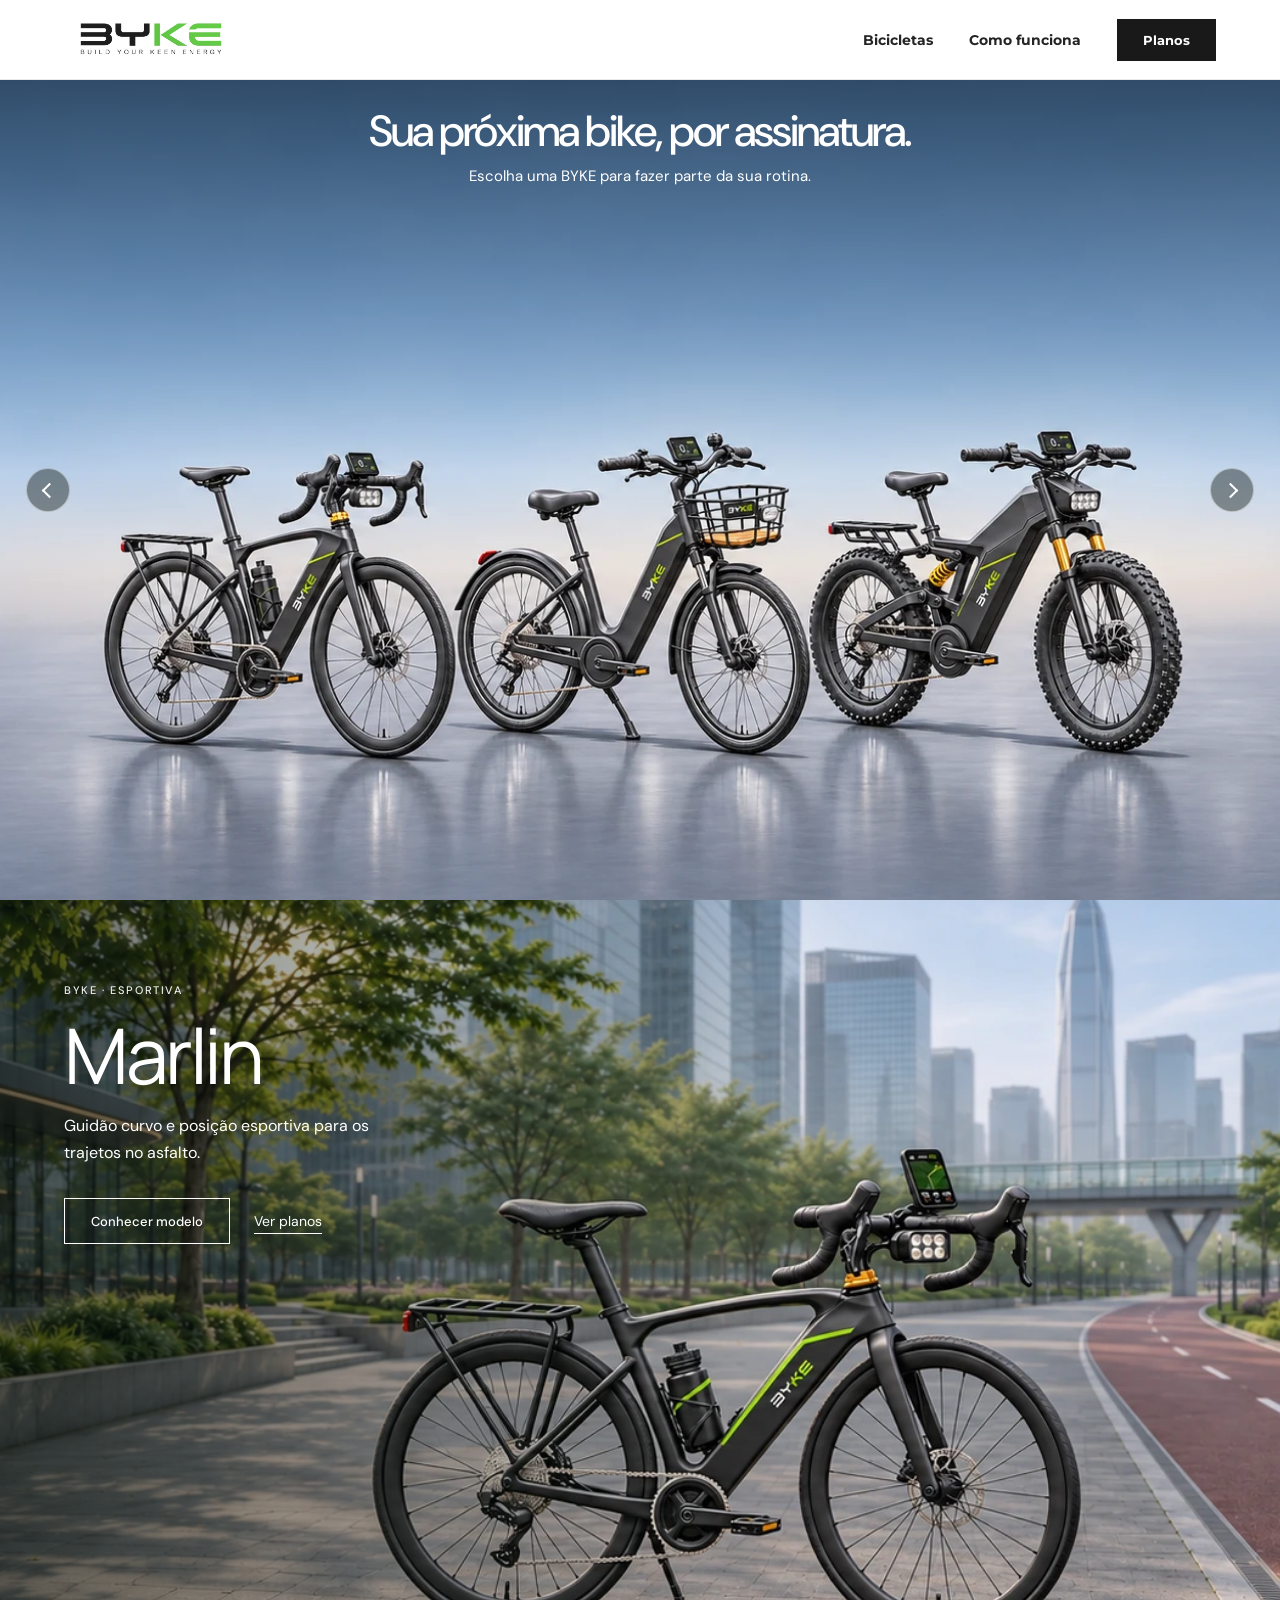
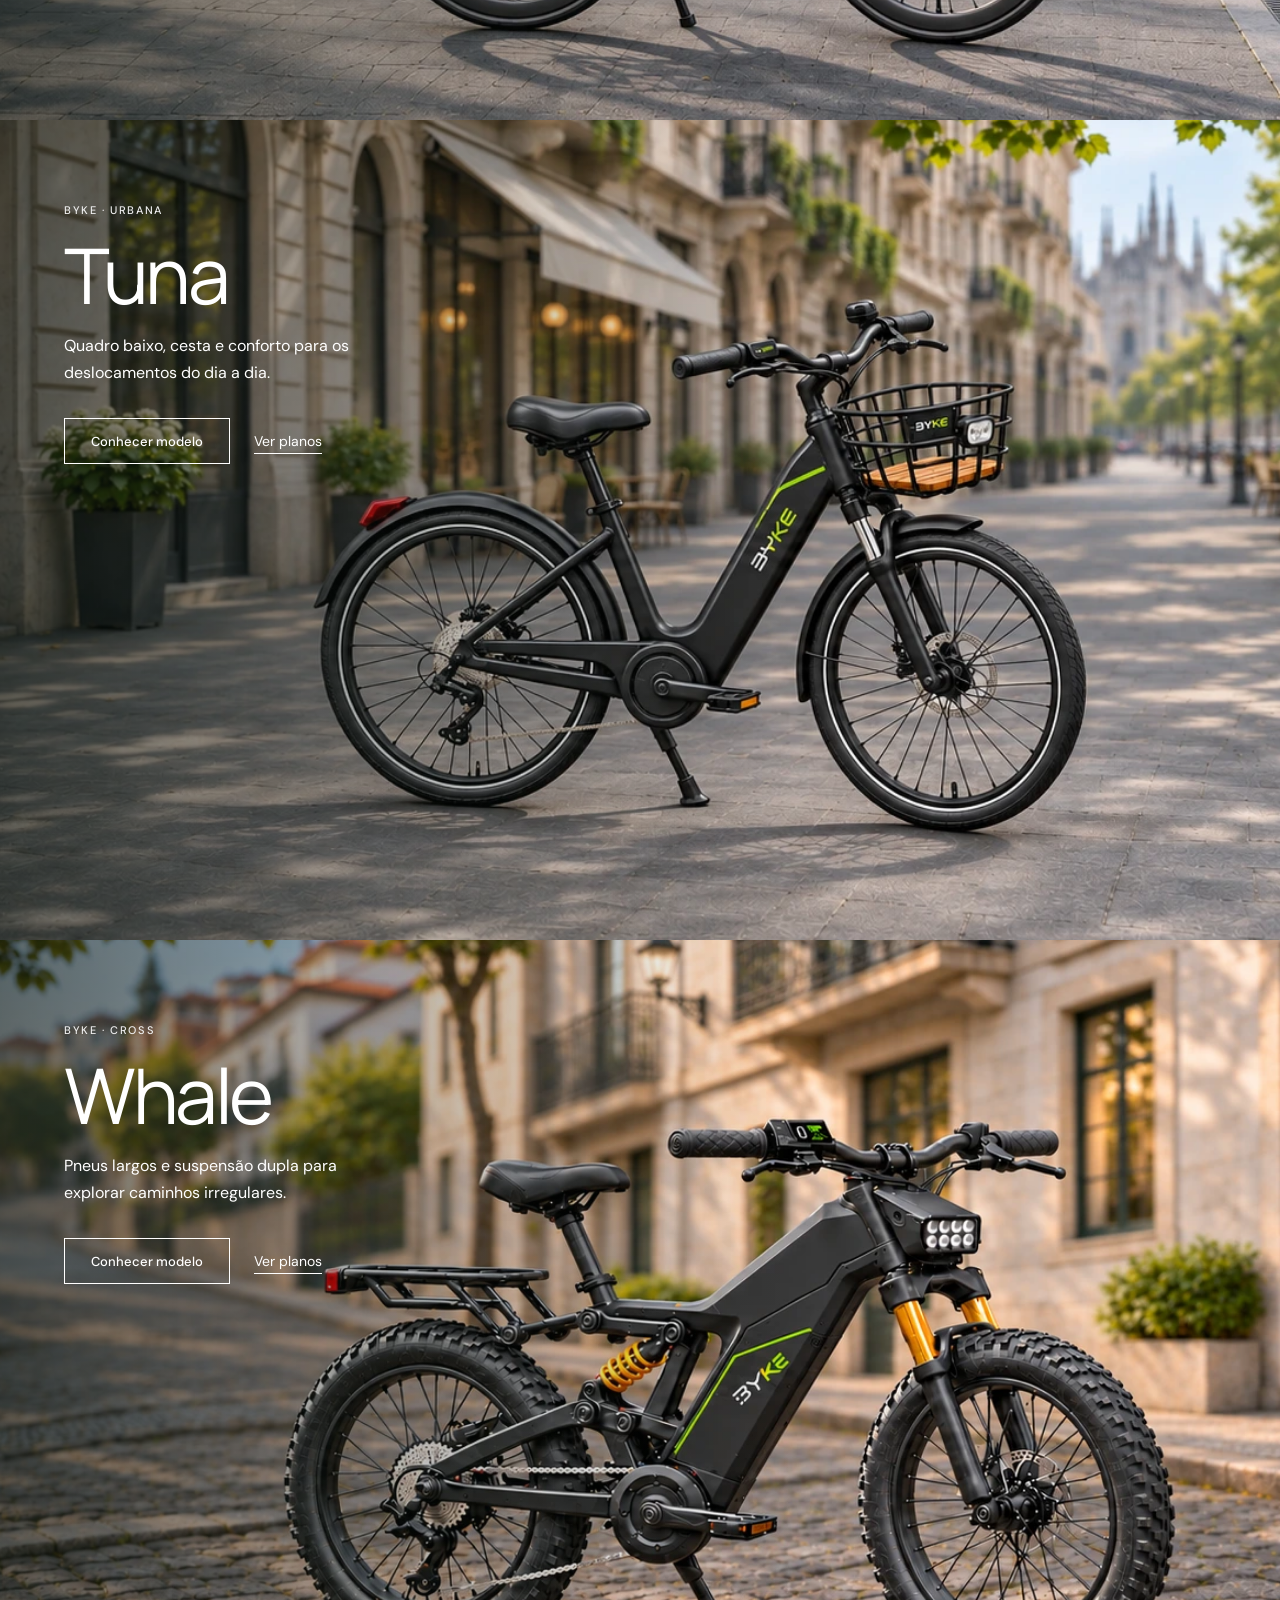
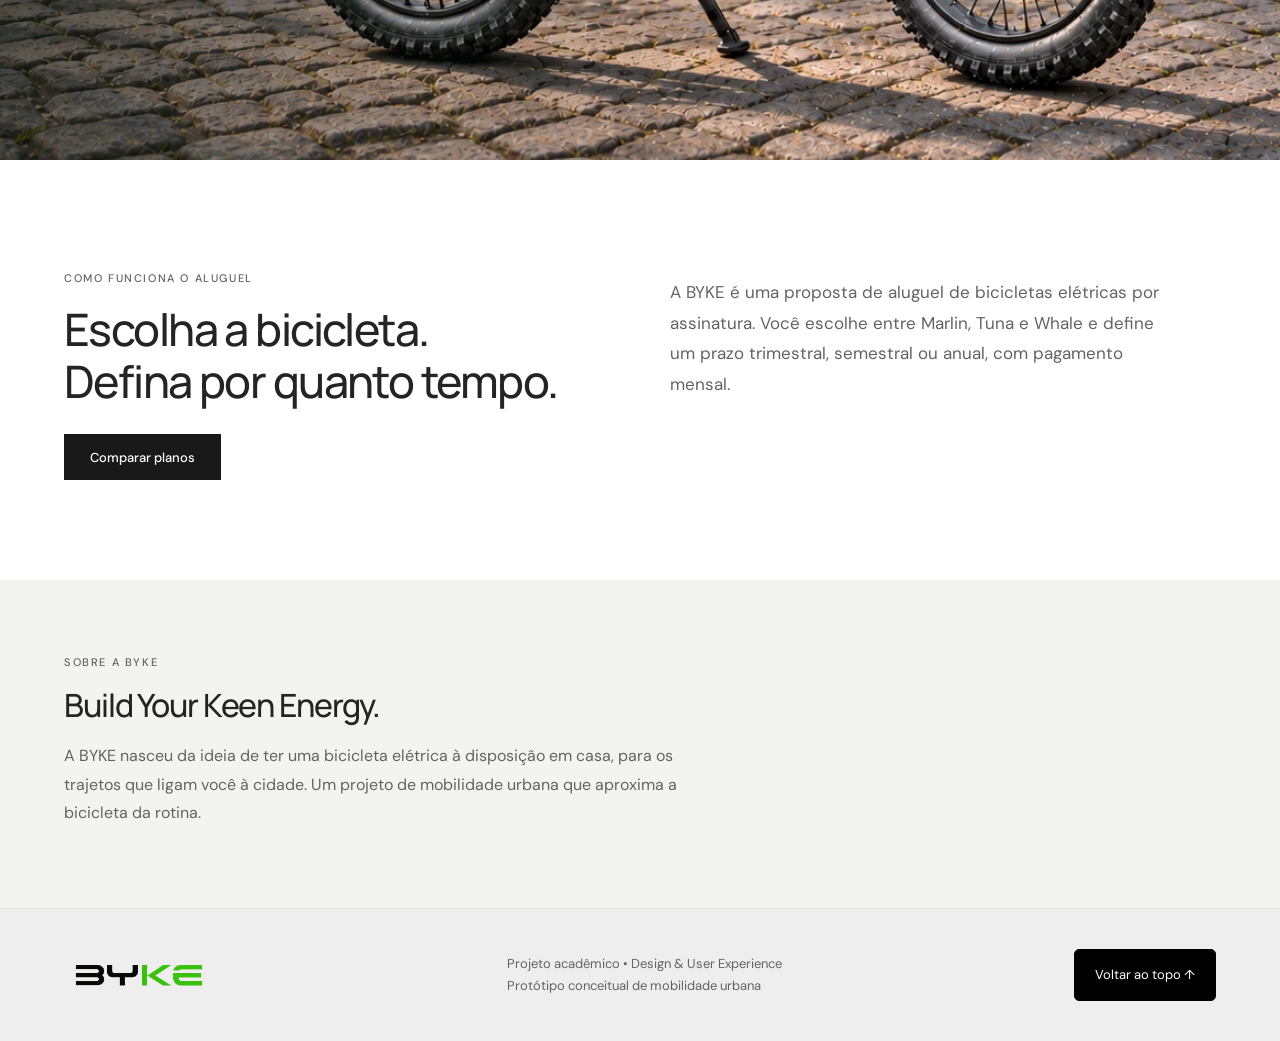
==== commit 346b53a8: "Troca cena da Whale por percurso urbano com fundo suavizado" ====
--- a/index.html
+++ b/index.html
@@ -115,8 +115,8 @@
           </div>
         </div>
         <picture class="product-stage-media">
-          <source media="(max-aspect-ratio: 1/1)" srcset="assets/cenarios/responsivos/whale-mobile.webp">
-          <img src="assets/cenarios/responsivos/whale-desktop.webp" width="1915" height="821" loading="lazy" alt="Bicicleta BYKE Whale estacionada em uma trilha de terra com pedras e terreno irregular">
+          <source media="(max-aspect-ratio: 1/1)" srcset="assets/cenarios/responsivos/whale-urbana-mobile.webp">
+          <img src="assets/cenarios/responsivos/whale-urbana-desktop.webp" width="1915" height="821" loading="lazy" alt="Bicicleta BYKE Whale em uma rua urbana em ladeira, com calçamento de pedra irregular">
         </picture>
         <video class="motion-video" playsinline muted preload="none" aria-hidden="true"></video>
         <button class="motion-toggle" type="button" hidden>Reproduzir vídeos</button>
